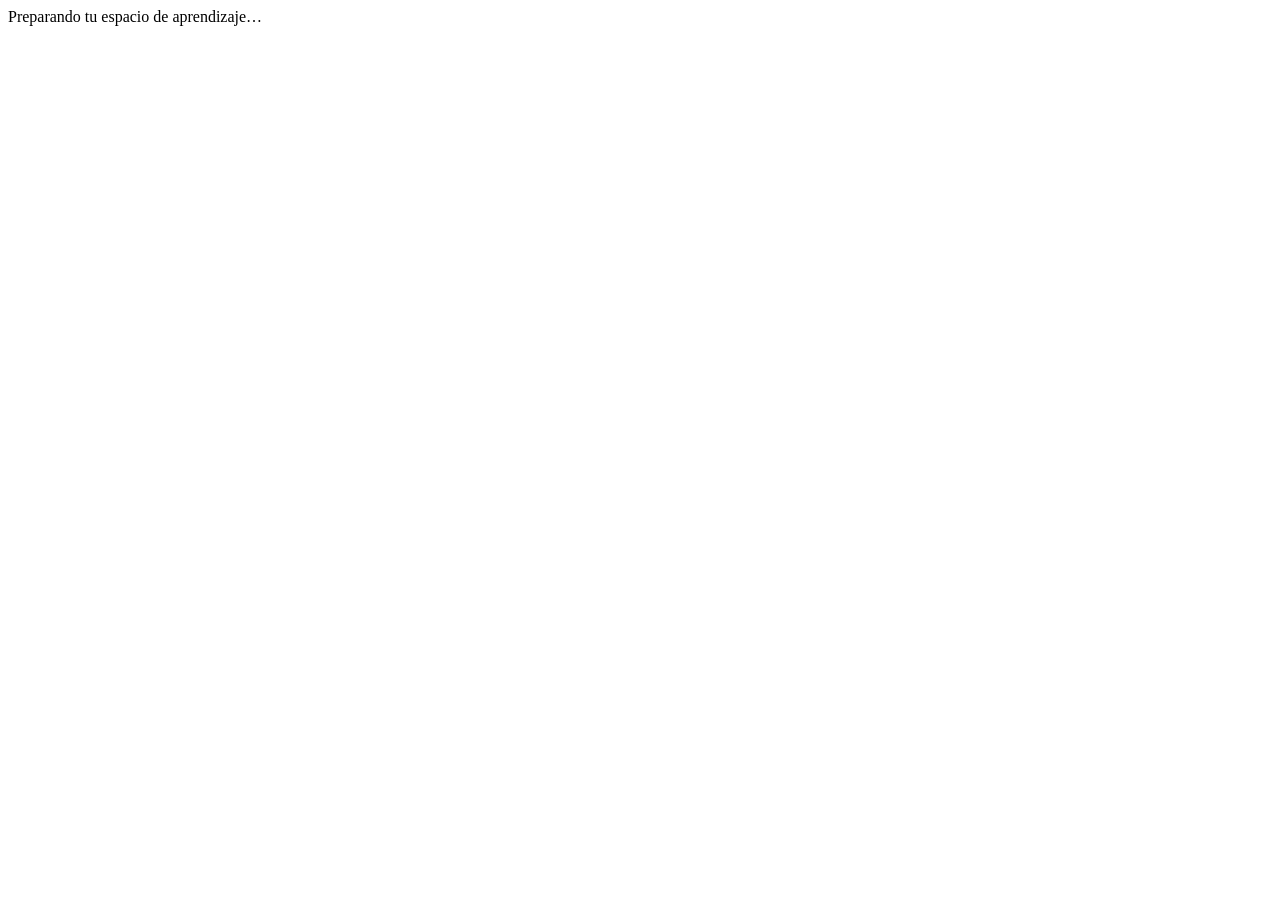
==== index.html @ 03a83d17 "Add files via upload" ====
<!doctype html>
<html lang="es">
<head>
  <meta charset="utf-8">
  <meta name="viewport" content="width=device-width,initial-scale=1,viewport-fit=cover">
  <meta name="theme-color" content="#0b1820">
  <meta name="description" content="FluentLab: estudio de inglés A1–B2 con escucha, vocabulario espaciado, práctica oral, gramática y seguimiento.">
  <title>FluentLab — Tu inglés, un día a la vez</title>
  <link rel="icon" href="favicon.svg" type="image/svg+xml">
  <link rel="manifest" href="manifest.webmanifest">
  <link rel="stylesheet" href="styles.css">
</head>
<body>
  <div id="app" aria-live="polite"><div class="boot">Preparando tu espacio de aprendizaje…</div></div>
  <script src="data.js"></script>
  <script src="app.js"></script>
</body>
</html>
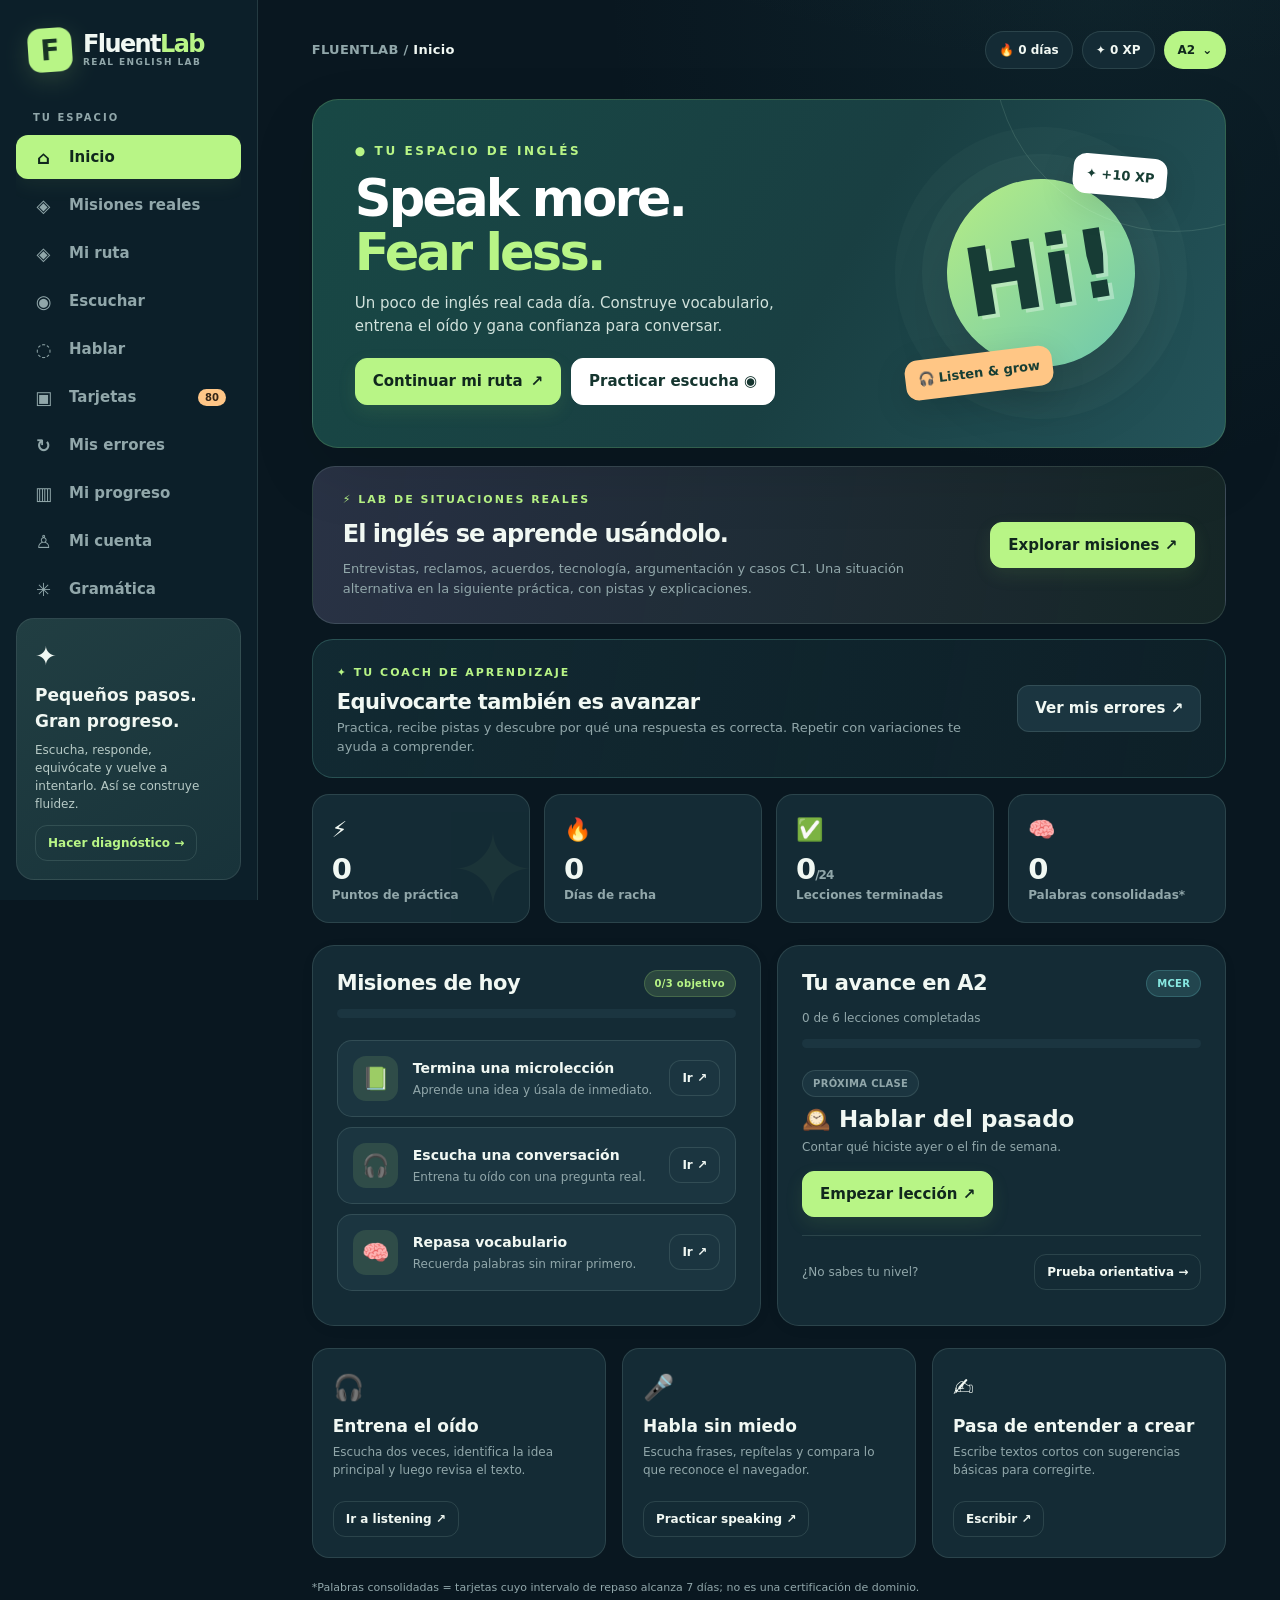
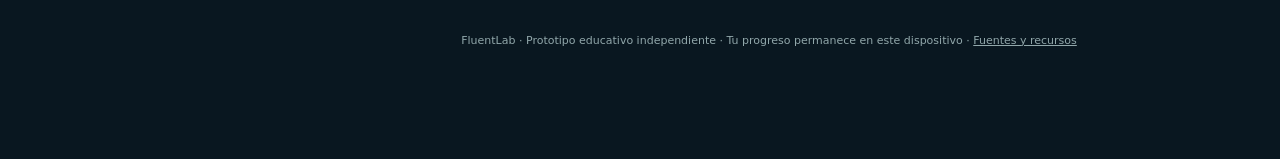
==== commit a672d86c: "Add files via upload" ====
--- a/index.html
+++ b/index.html
@@ -4,15 +4,20 @@
   <meta charset="utf-8">
   <meta name="viewport" content="width=device-width,initial-scale=1,viewport-fit=cover">
   <meta name="theme-color" content="#0b1820">
-  <meta name="description" content="FluentLab: estudio de inglés A1–B2 con escucha, vocabulario espaciado, práctica oral, gramática y seguimiento.">
-  <title>FluentLab — Tu inglés, un día a la vez</title>
+  <meta name="description" content="FluentLab 3.0: misiones reales, evaluación explicada, estudio de inglés A1–B2 con escucha, vocabulario espaciado, práctica oral, gramática y seguimiento.">
+  <title>FluentLab 3.0 — El inglés se vive</title>
   <link rel="icon" href="favicon.svg" type="image/svg+xml">
   <link rel="manifest" href="manifest.webmanifest">
   <link rel="stylesheet" href="styles.css">
+  <link rel="stylesheet" href="studio.css">
 </head>
 <body>
   <div id="app" aria-live="polite"><div class="boot">Preparando tu espacio de aprendizaje…</div></div>
   <script src="data.js"></script>
+  <script src="question-bank.js"></script>
+  <script src="missions-data.js"></script>
+  <script src="cloud-config.js"></script>
+  <script src="cloud.js"></script>
   <script src="app.js"></script>
 </body>
 </html>
--- a/styles.css
+++ b/styles.css
@@ -0,0 +1,58 @@
+:root{--bg:#0b1820;--sidebar:#0f2029;--surface:#142832;--surface2:#1a323c;--line:rgba(218,244,230,.11);--ink:#f1f8f3;--muted:#91a7aa;--accent:#b5ef7e;--accent-ink:#10271d;--cyan:#78e0e3;--orange:#ffc687;--pink:#f6a8c3;--shadow:0 20px 80px rgba(0,0,0,.16);--radius:20px;--font:'DM Sans',system-ui,-apple-system,sans-serif;--heading:'Outfit',var(--font)}
+*{box-sizing:border-box}html{scroll-behavior:smooth}body{margin:0;background:var(--bg);color:var(--ink);font-family:var(--font);font-size:15px;line-height:1.5}button,input,textarea,select{font:inherit}button{cursor:pointer}button:disabled{opacity:.43;cursor:not-allowed}a{color:inherit}button:focus-visible,a:focus-visible,input:focus-visible,textarea:focus-visible,select:focus-visible{outline:3px solid var(--cyan);outline-offset:3px}::selection{background:var(--accent);color:var(--accent-ink)}
+body.light{--bg:#f5f8f2;--sidebar:#eaf1e9;--surface:#fff;--surface2:#f0f5ee;--line:#dce7dd;--ink:#182d33;--muted:#60777a;--shadow:0 20px 60px rgba(30,80,64,.07)}
+.layout{display:grid;grid-template-columns:258px minmax(0,1fr);min-height:100vh;max-width:1720px;margin:auto}.sidebar{background:var(--sidebar);border-right:1px solid var(--line);position:sticky;top:0;height:100vh;display:flex;flex-direction:column;padding:28px 16px 20px;z-index:10}.brand{display:flex;align-items:center;gap:11px;padding:0 12px;margin-bottom:30px}.brand-icon{display:grid;place-items:center;border-radius:14px;background:var(--accent);color:#173424;font:900 28px var(--heading);height:44px;width:44px;box-shadow:0 7px 24px #b5ef7e28}.brand-text{font:800 24px var(--heading);letter-spacing:-1.2px}.brand-text span{color:var(--accent)}.brand-sub{display:block;color:var(--muted);font-size:10px;letter-spacing:1.4px;text-transform:uppercase;font-weight:800;margin-top:-2px}.nav-head{color:var(--muted);font-size:10px;font-weight:800;text-transform:uppercase;letter-spacing:2px;padding:8px 17px 10px}.nav{display:grid;gap:4px}.nav-btn{display:flex;align-items:center;gap:13px;border:none;width:100%;padding:12px 15px;border-radius:12px;background:transparent;color:var(--muted);font-weight:700;text-align:left;transition:.2s}.nav-btn:hover{background:var(--surface2);color:var(--ink)}.nav-btn.active{background:var(--accent);color:var(--accent-ink)}.nav-ico{width:25px;text-align:center;font-size:18px}.nav-btn small{margin-left:auto;background:var(--orange);border-radius:20px;padding:1px 7px;font-size:10px;color:#342518}.side-spacer{flex:1}.side-tip{background:linear-gradient(145deg,#213e42,#18333a);border:1px solid #ffffff16;padding:18px;border-radius:18px;color:#f1f8f3}.side-tip .star{font-size:26px}.side-tip strong{display:block;font-family:var(--heading);font-size:17px;margin:7px 0}.side-tip p{color:#b7cac6;margin:4px 0 12px;font-size:12px}.side-tip .mini-link{color:var(--accent);font-size:12px;font-weight:800}.main{min-width:0;padding:31px clamp(20px,4.2vw,64px) 80px}.topbar{display:flex;justify-content:space-between;align-items:center;gap:18px;margin-bottom:30px}.breadcrumb{font-size:13px;color:var(--muted);font-weight:700;letter-spacing:.3px}.breadcrumb strong{color:var(--ink)}.toolbar{display:flex;gap:9px;align-items:center}.pill{display:inline-flex;align-items:center;gap:7px;border:1px solid var(--line);border-radius:40px;padding:9px 13px;background:var(--surface);white-space:nowrap;font-size:12px;font-weight:800}.pill.accent{background:var(--accent);color:var(--accent-ink);border-color:transparent}.toolbar .icon-button{width:38px;height:38px}.icon-button{display:inline-grid;place-items:center;border:1px solid var(--line);border-radius:12px;background:var(--surface);color:var(--ink);font-size:18px}.page{animation:appear .25s ease-out}@keyframes appear{from{opacity:.5;transform:translateY(5px)}to{opacity:1;transform:translateY(0)}}.section-label{font-size:11px;font-weight:900;text-transform:uppercase;letter-spacing:2px;color:var(--accent);margin-bottom:8px}.page-title{font:800 clamp(28px,4.2vw,43px)/1.12 var(--heading);letter-spacing:-1.5px;margin:0 0 9px}.page-desc{color:var(--muted);margin:0 0 28px;max-width:670px}.card{background:var(--surface);border:1px solid var(--line);border-radius:var(--radius);padding:24px;box-shadow:0 3px 20px rgba(0,0,0,.025)}.card.soft{background:var(--surface2)}.section-h{font:800 21px var(--heading);letter-spacing:-.5px;margin:0 0 16px}.subtle{color:var(--muted)}.small{font-size:12px}.bold{font-weight:800}.row{display:flex;align-items:center;gap:12px}.between{display:flex;align-items:center;justify-content:space-between;gap:14px}.wrap{flex-wrap:wrap}.grid{display:grid;gap:16px}.grid-2{grid-template-columns:repeat(2,minmax(0,1fr))}.grid-3{grid-template-columns:repeat(3,minmax(0,1fr))}.grid-4{grid-template-columns:repeat(4,minmax(0,1fr))}.mt{margin-top:22px}.mb{margin-bottom:22px}.mb-sm{margin-bottom:12px}.hero{background:radial-gradient(circle at 78% 20%,#39655b,transparent 42%),linear-gradient(120deg,#1c4644,#173236 65%,#162f3a);border:1px solid #ffffff1c;border-radius:26px;padding:clamp(26px,4vw,42px);position:relative;overflow:hidden;display:grid;grid-template-columns:minmax(0,1.3fr) minmax(210px,.7fr);gap:14px;min-height:275px}.hero .eyebrow{color:var(--accent);font-size:12px;text-transform:uppercase;letter-spacing:2.6px;font-weight:900}.hero h1{font:850 clamp(30px,4.4vw,51px)/1.06 var(--heading);letter-spacing:-1.7px;color:#fff;margin:12px 0}.hero h1 em{font-style:normal;color:var(--accent)}.hero p{color:#d1e2dc;max-width:440px;margin:0 0 21px}.hero-art{position:relative;min-height:200px;display:grid;place-items:center}.orb{width:188px;height:188px;border-radius:50%;background:linear-gradient(145deg,#b6ed85,#6dc7ae);display:grid;place-items:center;box-shadow:0 0 0 25px #c6ffd309,0 0 0 52px #c6ffd307,0 32px 60px #0003;transform:rotate(-9deg)}.orb strong{font:900 95px var(--heading);color:#173c35;text-shadow:4px 4px #fff5}.orbit-chip{position:absolute;padding:10px 13px;background:#fff;color:#173e34;border-radius:13px;font-size:13px;font-weight:900;box-shadow:0 10px 35px #0002;transform:rotate(5deg)}.orbit-chip.one{top:14px;right:16px}.orbit-chip.two{bottom:12px;left:7px;background:#ffc685;transform:rotate(-7deg)}.button{display:inline-flex;justify-content:center;align-items:center;gap:8px;border:1px solid var(--line);background:var(--surface2);color:var(--ink);padding:11px 17px;border-radius:12px;font-weight:800;text-decoration:none;transition:transform .15s,background .15s;max-width:100%}.button:hover:not(:disabled){transform:translateY(-1px)}.button.primary{background:var(--accent);border-color:var(--accent);color:var(--accent-ink)}.button.white{background:#fff;border-color:#fff;color:#15352f}.button.ghost{background:transparent}.button.sm{font-size:12px;padding:8px 12px}.button.block{width:100%}.button.warn{border-color:#ed9898;color:#ed9898;background:transparent}.button-group{display:flex;flex-wrap:wrap;gap:10px}.stats{margin-top:16px;display:grid;grid-template-columns:repeat(4,minmax(0,1fr));gap:14px}.stat{padding:18px 19px;background:var(--surface);border:1px solid var(--line);border-radius:17px}.stat-icon{font-size:22px}.stat .value{font:800 29px var(--heading);margin-top:6px;letter-spacing:-1px}.stat .label{color:var(--muted);font-size:12px;font-weight:700}.progress{height:9px;background:var(--surface2);border-radius:30px;overflow:hidden}.progress>span{display:block;height:100%;border-radius:30px;background:linear-gradient(90deg,var(--accent),var(--cyan));transition:width .3s}.task{display:flex;align-items:center;gap:15px;padding:15px;border:1px solid var(--line);border-radius:15px;margin:10px 0;background:var(--surface2)}.task-icon{font-size:22px;width:45px;height:45px;display:grid;place-items:center;border-radius:13px;background:#b4ed7d20}.task-main{flex:1;min-width:0}.task h3{font-size:14px;margin:0 0 2px}.task p{font-size:12px;color:var(--muted);margin:0}.checkmark{color:var(--accent);font-weight:900;font-size:20px}.tag{display:inline-flex;align-items:center;gap:4px;padding:5px 10px;border-radius:40px;font-size:10px;letter-spacing:.3px;font-weight:900;color:var(--muted);background:var(--surface2);border:1px solid var(--line)}.tag.green{background:#b5ef7d25;color:var(--accent);border-color:#b5ef7d33}.tag.orange{background:#ffc68725;color:var(--orange);border-color:#ffc68733}.tag.blue{background:#78e0e325;color:var(--cyan);border-color:#78e0e333}body.light .tag.green{color:#336a27}body.light .tag.orange{color:#955c14}body.light .tag.blue{color:#126a75}.lesson-card{display:flex;flex-direction:column;gap:9px;height:100%;min-height:225px}.lesson-card h3{font:750 18px/1.2 var(--heading);margin:3px 0}.lesson-card p{color:var(--muted);font-size:12px;margin:0;flex:1}.lesson-card .lesson-emoji{font-size:25px}.lesson-card .foot{display:flex;align-items:center;justify-content:space-between;gap:8px}.lesson-card .foot span{color:var(--muted);font-size:12px}.filters{display:flex;flex-wrap:wrap;gap:8px;margin:17px 0 22px}.chip{border-radius:50px;padding:8px 14px;border:1px solid var(--line);background:var(--surface);color:var(--muted);font-weight:800;font-size:12px}.chip.active{background:var(--accent);color:var(--accent-ink);border-color:transparent}.focus-header{display:flex;align-items:center;gap:15px;margin-bottom:20px}.focus-header .big-icon{font-size:33px;background:var(--surface2);padding:12px;border-radius:16px}.focus-header h2{font:800 26px var(--heading);margin:0}.focus-header p{font-size:13px;color:var(--muted);margin:0}.lesson-info{display:grid;grid-template-columns:1fr 1fr;gap:14px}.quote{font:650 clamp(21px,3.2vw,30px)/1.35 var(--heading);letter-spacing:-.4px;margin:15px 0}.translation{color:var(--muted);font-style:italic}.quiz-head{margin:0 0 12px;font-size:12px;text-transform:uppercase;font-weight:900;letter-spacing:1px;color:var(--accent)}.quiz-title{font:750 22px/1.3 var(--heading);margin:0 0 20px}.option-list{display:grid;gap:10px}.option{border:1px solid var(--line);background:var(--surface2);border-radius:14px;padding:15px 16px;text-align:left;color:var(--ink);font-weight:700;display:flex;align-items:center;gap:12px}.option:hover:not(:disabled){border-color:var(--accent)}.option .letter{display:grid;place-items:center;flex:0 0 28px;height:28px;border-radius:9px;border:1px solid var(--line);color:var(--muted);font-size:12px}.option.selected{border:2px solid var(--accent);padding:14px 15px}.option.correct{border-color:#72d4ab;background:#54c89518}.option.wrong{border-color:#f08d9b;background:#f08d9b17}.feedback{padding:14px 16px;background:var(--surface2);border-radius:12px;border-left:3px solid var(--cyan);margin:16px 0;font-size:13px}.feedback.good{border-color:var(--accent)}.feedback.bad{border-color:var(--orange)}.flashcard{min-height:300px;background:radial-gradient(circle at 92% 18%,#bbff9915,transparent 40%),linear-gradient(145deg,#235144,#183a40);border:1px solid #b2ef7d33;display:flex;flex-direction:column;justify-content:center;align-items:center;text-align:center;color:#fff;padding:32px;border-radius:24px}.flashcard .word{font:800 clamp(38px,6vw,64px) var(--heading);letter-spacing:-1.5px;margin:4px 0}.flashcard .definition{color:var(--accent);font:750 25px var(--heading)}.flashcard .example{color:#d4e7d9;margin:13px 0 2px}.flashcard .questionmark{color:#b3cdc0}.rating-grid{display:grid;grid-template-columns:repeat(4,1fr);gap:10px;margin-top:14px}.rating-grid button{font-size:12px;padding:12px 7px}.audio-box{background:linear-gradient(130deg,#1b3c41,#204447);border-radius:20px;border:1px solid #ffffff17;padding:25px;color:#fff}.audio-wave{display:flex;height:45px;gap:5px;align-items:center;justify-content:center}.audio-wave i{width:5px;border-radius:6px;height:var(--h);background:var(--accent);opacity:.9}.audio-hint{font-size:12px;color:#c6dcd1;text-align:center;margin:12px 0 15px}.field{width:100%;border:1px solid var(--line);border-radius:12px;background:var(--surface2);color:var(--ink);padding:12px 14px;outline:none}.field:focus{border-color:var(--cyan)}.field::placeholder{color:var(--muted);opacity:.7}textarea.field{min-height:250px;resize:vertical;line-height:1.8}.form-label{font-size:12px;font-weight:900;display:block;margin:12px 0 7px}.meter{display:flex;gap:5px;align-items:center}.meter>i{display:block;flex:1;height:6px;background:var(--surface2);border-radius:9px}.meter>i.on{background:var(--accent)}.resource-card{display:flex;flex-direction:column;gap:12px;min-height:205px}.resource-card h3{font:800 18px var(--heading);margin:0}.resource-card p{font-size:12px;color:var(--muted);margin:0;flex:1}.resource-card .source{font-size:11px;color:var(--accent);font-weight:900}.timeline{display:flex;align-items:flex-start;gap:0;flex-wrap:wrap}.step{flex:1;min-width:130px;padding:14px 10px;border-top:2px solid var(--line);position:relative}.step:before{content:'';width:12px;height:12px;background:var(--surface2);border:3px solid var(--muted);border-radius:50%;position:absolute;top:-9px;left:12px}.step.done:before{background:var(--accent);border-color:var(--accent)}.step h4{margin:5px 0;font-size:13px}.step p{margin:0;color:var(--muted);font-size:11px}.setting-line{display:flex;justify-content:space-between;align-items:center;gap:10px;padding:15px 0;border-bottom:1px solid var(--line)}.setting-line:last-child{border:0}.setting-line h3{margin:0 0 2px;font-size:14px}.setting-line p{margin:0;color:var(--muted);font-size:12px}.select{border:1px solid var(--line);background:var(--surface2);color:var(--ink);padding:10px 13px;border-radius:10px;max-width:150px}.notice{border:1px solid #78e0e337;border-radius:14px;background:#78e0e310;color:var(--ink);padding:13px 17px;font-size:13px}.notice strong{color:var(--cyan)}body.light .notice strong{color:#147989}.empty{text-align:center;padding:35px 20px}.empty .emoji{font-size:40px}.empty h3{margin:6px 0}.empty p{color:var(--muted);font-size:13px}.toast{position:fixed;bottom:25px;right:25px;z-index:100;background:#b5ef7e;color:#193726;box-shadow:0 16px 40px #0005;padding:13px 18px;border-radius:12px;font-weight:900;animation:appear .2s;max-width:330px}.footer{font-size:11px;color:var(--muted);text-align:center;margin:36px 0 0}.footer a{color:var(--muted)}.stat.spark{position:relative;overflow:hidden}.stat.spark:after{content:'✦';position:absolute;right:-6px;bottom:-24px;font-size:100px;color:var(--accent);opacity:.045}.mobile-nav{display:none}.boot{text-align:center;padding:20vh 20px;color:var(--muted)}.writing-tips{padding:16px;border:1px dashed var(--line);border-radius:14px;margin-top:15px;color:var(--muted);font-size:13px}.wordcount{text-align:right;color:var(--muted);font-size:12px;margin-top:7px}.key-value{display:grid;gap:6px}.key-value span{font-size:12px;color:var(--muted)}.key-value strong{font:800 18px var(--heading)}.badge-row{display:flex;gap:6px;flex-wrap:wrap}.report-item{display:flex;align-items:flex-start;gap:9px;font-size:13px;padding:10px 0;border-bottom:1px solid var(--line)}.report-item:last-child{border:0}.divider{height:1px;background:var(--line);margin:18px 0}.source-links a{color:var(--cyan);text-decoration:underline}.level-heading{margin:24px 0 16px}.answer-hidden{filter:blur(6px);user-select:none}.kbd{font-size:10px;padding:2px 5px;background:var(--surface2);border:1px solid var(--line);border-radius:4px}.search{min-width:180px;max-width:300px}.study-box{padding:20px;border:1px solid var(--line);border-radius:17px;background:var(--surface);min-height:160px}.study-box h3{font:800 17px var(--heading);margin:10px 0 7px}.study-box p{margin:0;color:var(--muted);font-size:12px}.note{font-size:11px;color:var(--muted)}.warning-text{color:var(--orange)}
+@media(max-width:1180px){.grid-4{grid-template-columns:repeat(2,minmax(0,1fr))}.hero{grid-template-columns:1.3fr .7fr}.orb{height:145px;width:145px}.orb strong{font-size:72px}.orbit-chip{font-size:11px}}
+@media(max-width:920px){.layout{grid-template-columns:82px minmax(0,1fr)}.sidebar{padding:21px 11px}.brand{justify-content:center;padding:0}.brand-text,.nav-head,.nav-btn .nav-label,.nav-btn small,.side-tip{display:none}.nav-btn{justify-content:center;padding:13px 8px}.nav-ico{font-size:22px}.main{padding:26px 25px 90px}.hero{grid-template-columns:1fr .6fr}}
+@media(max-width:680px){.layout{display:block}.sidebar{display:none}.main{padding:17px 15px 104px}.topbar{margin-bottom:17px}.toolbar{gap:6px}.toolbar .pill{font-size:11px;padding:7px 10px}.toolbar .pill:first-child{display:none}.hero{grid-template-columns:1fr;padding:25px;min-height:0}.hero h1{font-size:37px}.hero p{font-size:13px}.hero-art{display:none}.stats{grid-template-columns:repeat(2,minmax(0,1fr));gap:9px}.stat{padding:13px 15px}.stat .value{font-size:25px}.grid-3,.grid-2,.grid-4{grid-template-columns:1fr}.card{padding:19px;border-radius:17px}.lesson-info{grid-template-columns:1fr}.page-title{font-size:33px}.focus-header h2{font-size:23px}.rating-grid{grid-template-columns:repeat(2,1fr)}.mobile-nav{display:flex;position:fixed;bottom:0;left:0;right:0;z-index:25;background:var(--sidebar);border-top:1px solid var(--line);justify-content:space-around;gap:2px;overflow-x:auto;scrollbar-width:none;padding:9px max(9px,env(safe-area-inset-right)) calc(10px + env(safe-area-inset-bottom)) max(9px,env(safe-area-inset-left));box-shadow:0 -10px 40px #0002}.mobile-nav button{border:none;background:none;color:var(--muted);font-size:9px;font-weight:800;display:grid;justify-items:center;gap:2px;min-width:43px;flex:0 0 43px}.mobile-nav button b{font-size:19px}.mobile-nav button.active{color:var(--accent)}.toast{bottom:85px;right:13px;left:13px;text-align:center}.setting-line{align-items:flex-start;flex-wrap:wrap}.search{width:100%;max-width:none}.footer{padding:0 5px}.task{padding:12px}.task-icon{width:37px;height:37px}}
+@media(prefers-reduced-motion:reduce){*,*:before,*:after{animation:none!important;transition:none!important;scroll-behavior:auto!important}}
+
+/* FluentLab 2.0 — diseño refinado, aprendizaje guiado, retroalimentación visible. */
+:root{--bg:#091720;--sidebar:#0c1f29;--surface:#142b35;--surface2:#1b3540;--accent:#b8f586;--cyan:#87e8e1;--line:rgba(199,235,224,.13);--radius:22px}
+body.light{--bg:#f3f8f5;--sidebar:#eaf3ee;--surface:#fff;--surface2:#f0f7f2;--line:#d8e9dd;--ink:#142b31;--muted:#5d747b}
+.main{background:radial-gradient(ellipse 67% 38% at 82% 0%,rgba(57,136,137,.09),transparent 72%);min-width:0}
+.hero{position:relative;overflow:hidden;background:linear-gradient(120deg,#184845 0%,#193f42 56%,#24545a 100%);border:1px solid rgba(184,245,134,.16);box-shadow:0 25px 65px rgba(0,0,0,.10)}
+.hero:after{content:"";position:absolute;width:360px;height:360px;border:1px solid rgba(210,255,222,.12);border-radius:100%;right:-130px;top:-230px;pointer-events:none}
+.hero h1{letter-spacing:-.055em;line-height:1.06}
+.card,.stat,.lesson-card{border:1px solid var(--line);transition:border-color .2s ease,transform .2s ease,box-shadow .2s ease}
+.lesson-card:hover{border-color:rgba(184,245,134,.38);transform:translateY(-2px);box-shadow:0 18px 45px rgba(0,0,0,.10)}
+.nav-btn.active{box-shadow:0 3px 12px rgba(184,245,134,.16)}
+.button.primary{box-shadow:0 7px 18px rgba(123,186,85,.12)}
+.button.primary:hover{filter:brightness(1.04)}
+.option{min-height:62px;display:flex;align-items:center;gap:12px;border-radius:16px;white-space:normal;text-align:left}
+.option:hover:not(:disabled){border-color:var(--cyan);background:var(--surface2)}
+.option.wrong{border-color:#e9898e!important;background:rgba(232,111,120,.11)!important;opacity:.75!important}
+.option.correct{border-color:#a1e979!important;background:rgba(158,225,113,.14)!important;opacity:1!important}
+.quiz-panel{position:relative;border-color:rgba(130,218,199,.20);box-shadow:0 18px 42px rgba(0,0,0,.08)}
+.quiz-panel::before{content:"";display:block;position:absolute;top:0;left:20px;right:20px;height:3px;background:linear-gradient(90deg,var(--accent),var(--cyan));border-radius:5px}
+.lesson-theory{position:relative}
+.lesson-help{display:flex;gap:12px;align-items:start;border-radius:16px;padding:12px 13px;background:rgba(112,184,190,.09);border:1px solid var(--line);margin-top:27px}
+.lesson-help span{font-size:21px}
+.lesson-help p{font-size:12px;line-height:1.65;color:var(--muted);margin:0}
+.feedback{margin-top:15px;border-radius:16px;padding:17px 18px;line-height:1.65}
+.feedback strong{display:block;margin-bottom:5px}
+.feedback.bad{background:rgba(240,139,141,.10);border:1px solid rgba(240,139,141,.30)}
+.feedback.good{background:rgba(156,239,146,.08);border:1px solid rgba(156,239,146,.3)}
+.home-coach{border:1px solid rgba(123,217,202,.22);border-radius:21px;background:linear-gradient(100deg,rgba(33,73,80,.38),rgba(41,83,87,.15));padding:20px 24px;display:flex;align-items:center;justify-content:space-between;gap:20px;margin:15px 0}
+.home-coach h3{margin:7px 0 4px;font:750 21px var(--heading);letter-spacing:-.6px}
+.home-coach p{margin:0;color:var(--muted);font-size:13px;max-width:630px}
+.home-coach .button{flex-shrink:0}
+.review-title{display:flex;align-items:center;gap:13px;margin:28px 0 14px}
+.review-title span{display:grid;place-items:center;width:44px;height:44px;border-radius:14px;background:var(--accent);color:var(--accent-ink);font-size:24px}
+.review-title h2{font:800 25px var(--heading);margin:0;letter-spacing:-.7px}
+.review-title p{margin:3px 0 0;color:var(--muted);font-size:13px}
+.review-list{display:grid;grid-template-columns:repeat(2,minmax(0,1fr));gap:13px}
+.review-card{background:var(--surface);border:1px solid var(--line);border-radius:19px;padding:21px;display:flex;flex-direction:column;gap:11px;min-width:0}
+.review-card.needs-review{border-left:4px solid #f3b06c}
+.review-card.mastered{border-left:4px solid var(--accent)}
+.review-card h3{font:750 17px/1.5 var(--heading);margin:0}
+.review-card p{font-size:13px;line-height:1.6;color:var(--muted);margin:0}
+.review-answer{padding:11px 14px;border:1px solid rgba(152,226,137,.23);background:rgba(126,230,153,.07);border-radius:12px;color:var(--ink);font-weight:750}
+.review-card .button{align-self:flex-start;margin-top:auto}
+.lesson-finish{text-align:center;padding:32px 25px}
+.lesson-finish p{max-width:680px;margin:10px auto;color:var(--muted)}
+body.light .home-coach{background:linear-gradient(110deg,#edf7ee,#e4f1f1)}
+body.light .quiz-panel{box-shadow:0 15px 45px rgba(60,115,90,.08)}
+@media(max-width:960px){.review-list{grid-template-columns:1fr}.home-coach{flex-wrap:wrap}}
+@media(max-width:680px){.hero h1{font-size:38px}.home-coach{padding:18px;margin:12px 0}.review-title h2{font-size:22px}.review-card{padding:17px}.quiz-title{font-size:23px}.option{min-height:60px}}
+@media(prefers-reduced-motion:reduce){.lesson-card:hover{transform:none}}
--- a/studio.css
+++ b/studio.css
@@ -0,0 +1,23 @@
+/* FluentLab Studio 3.0 — interfaz original, modular, accesible y ligera. */
+:root{--softgreen:rgba(181,239,126,.11);--violet:#cbb9ff;--caseborder:rgba(192,229,215,.14)}
+body{background-image:radial-gradient(ellipse 920px 400px at 90% -13%,rgba(80,146,126,.065),transparent 75%)}
+body.light{--softgreen:rgba(80,143,69,.09);--caseborder:rgba(60,120,99,.19)}
+.nav{min-height:0;overflow-y:auto;scrollbar-width:thin}.nav-btn{min-height:44px}.nav-btn.active{box-shadow:0 5px 22px rgba(181,239,126,.07)}
+.main{padding-bottom:110px}.page-title{letter-spacing:-.045em;line-height:1.08}.page-desc{max-width:730px}
+.brand-icon{border-radius:13px;transform:rotate(-4deg)}.brand-text{letter-spacing:-1.6px}.sidebar .brand-sub{font-size:9px}
+.home-feature{margin:18px 0 8px;padding:25px 30px;display:flex;align-items:center;justify-content:space-between;gap:25px;background:linear-gradient(100deg,rgba(202,185,255,.17),rgba(181,239,126,.07));border:1px solid var(--caseborder);border-radius:23px}
+.home-feature h2{margin:5px 0 7px;font-size:24px;letter-spacing:-.04em}.home-feature p{margin:0;max-width:590px;font-size:13px;color:var(--muted)}.home-feature .button{flex-shrink:0;white-space:nowrap}
+.missions-feature{background:linear-gradient(120deg,#283b5c,#1b5150 54%,#244235);color:#f7f9ff;padding:36px 39px;position:relative;border-radius:26px;overflow:hidden;display:flex;justify-content:space-between;align-items:center;gap:24px;border:1px solid #ffffff20;min-height:240px;margin:27px 0 22px}
+.missions-feature::before,.missions-feature::after{content:"";position:absolute;border:1px solid #b5ef7e1d;border-radius:100%;width:380px;height:380px;right:-70px;top:-110px;pointer-events:none}.missions-feature::after{width:280px;height:280px;right:-22px;top:-60px}
+.missions-feature>div:first-child{position:relative;z-index:1;max-width:650px}.missions-feature h2{font-size:clamp(26px,3vw,39px);letter-spacing:-.05em;line-height:1.12;margin:13px 0}.missions-feature p{color:#d8e8e6;max-width:480px;font-size:14px;margin:0 0 22px}.missions-feature .eyebrow{font-size:11px;letter-spacing:1.8px;font-weight:900;color:#b5ef7e}
+.case-promo-art{position:relative;min-width:220px;display:flex;flex-direction:column;font-weight:950;font-size:31px;line-height:1;transform:rotate(-7deg);text-shadow:0 10px 30px #051e2555}.case-promo-art span:nth-child(2){color:var(--accent);font-size:42px}.case-promo-art span:nth-child(3){color:#f7d3ad;font-size:23px}
+.mini-guide{display:flex;flex-wrap:wrap;gap:9px;margin-bottom:27px}.mini-guide span{background:var(--surface);border:1px solid var(--line);border-radius:25px;padding:8px 14px;color:var(--muted);font-weight:700;font-size:12px}
+.filters .chip.selected{background:var(--accent)!important;color:var(--accent-ink)!important;border-color:var(--accent)!important}
+.case-grid{display:grid;grid-template-columns:repeat(3,minmax(0,1fr));gap:16px;margin:19px 0 25px}.case-card{background:var(--surface);border:1px solid var(--caseborder);padding:22px;border-radius:21px;display:flex;flex-direction:column;gap:10px;min-height:254px;transition:transform .2s,border-color .2s,background .2s}.case-card:hover{transform:translateY(-3px);border-color:rgba(181,239,126,.5);background:var(--surface2)}.case-top,.case-foot{display:flex;align-items:center;justify-content:space-between;gap:10px}.case-emoji{font-size:27px;background:var(--surface2);border-radius:14px;width:54px;height:54px;display:grid;place-items:center;flex-shrink:0}.case-level{color:var(--muted);font-size:11px;font-weight:800;letter-spacing:.05em}.case-category{font-size:10px;text-transform:uppercase;letter-spacing:1.5px;color:var(--accent);font-weight:900}.case-card h3{font-size:21px;line-height:1.2;letter-spacing:-.045em;margin:0}.case-card>p{font-size:13px;color:var(--muted);margin:0;flex:1}.case-foot{border-top:1px solid var(--line);padding-top:14px;margin-top:7px}.case-foot>span{font-size:11px;color:var(--muted)}.case-foot .button{white-space:nowrap}.info-note{color:var(--muted);padding:12px 14px;font-size:12px;line-height:1.65;background:var(--surface2);border-left:3px solid var(--cyan);border-radius:9px}
+.mission-title-row{display:flex;gap:17px;align-items:center;margin-bottom:20px}.mission-title-row .case-emoji{height:68px;width:68px;font-size:38px}.mission-title-row h1{font-size:clamp(25px,4vw,41px);letter-spacing:-.05em;margin:2px 0}.mission-title-row p{color:var(--muted);margin:0}.mission-progress{display:flex;justify-content:space-between;align-items:center;gap:15px;background:var(--surface);border:1px solid var(--line);padding:12px 18px;border-radius:14px;margin-bottom:17px;font-size:12px;font-weight:850;letter-spacing:.03em}.mission-progress strong{color:var(--accent)}
+.case-layout{display:grid;grid-template-columns:.9fr 1.1fr;gap:18px;align-items:stretch}.dialogue-panel,.challenge-panel,.transfer-panel{border:1px solid var(--caseborder);border-radius:22px;background:var(--surface);padding:29px;min-width:0}.dialogue-panel{background:linear-gradient(145deg,rgba(112,176,171,.16),var(--surface) 68%)}.context-description{font-size:20px;line-height:1.6;font-weight:700;letter-spacing:-.025em;margin:20px 0}.dialogue-bubble{background:var(--surface2);border:1px solid var(--line);border-radius:16px 16px 16px 4px;padding:18px}.dialogue-bubble span{font-size:11px;text-transform:uppercase;letter-spacing:1.3px;color:var(--accent);font-weight:900}.dialogue-bubble p{font-size:15px;margin:7px 0 0}.dialogue-hint{margin-top:20px;font-size:12px;line-height:1.65;color:var(--muted)}.challenge-panel h2{font-size:21px;line-height:1.35;letter-spacing:-.025em;margin:18px 0}.mission-answers{display:grid;gap:10px}.mission-option{display:flex;align-items:center;gap:15px;width:100%;text-align:left;padding:16px 15px;border:1px solid var(--line);background:var(--surface2);color:var(--ink);border-radius:15px;min-height:68px;font-weight:650;line-height:1.4;transition:background .16s,border-color .16s}.mission-option:hover:not(:disabled){border-color:var(--accent)}.mission-option.selected{border:2px solid var(--accent);padding:15px 14px;background:var(--softgreen)}.mission-option.eliminated{opacity:.5;text-decoration:line-through}.mission-option.solution{border-color:var(--accent);background:var(--softgreen);opacity:1}.mission-option .opt-letter{display:grid;place-items:center;flex-shrink:0;border:1px solid var(--line);width:34px;height:34px;border-radius:10px;font-size:12px;font-weight:950;color:var(--muted)}.mission-option.selected .opt-letter,.mission-option.solution .opt-letter{background:var(--accent);color:var(--accent-ink);border-color:transparent}.mission-option strong{margin-left:auto}.mission-feedback{padding:16px 17px;border-radius:14px;margin-top:15px;border:1px solid var(--line);background:var(--surface2);font-size:13px}.mission-feedback strong{font-size:14px}.mission-feedback p{margin:5px 0;color:var(--ink)}.mission-feedback.right{border-color:rgba(181,239,126,.5)}.mission-feedback.hint{border-color:rgba(255,198,135,.48)}.mission-feedback.wrong{border-color:rgba(246,168,195,.45)}
+.transfer-panel{max-width:850px;margin:auto}.transfer-panel h2,.mission-summary h2{font-size:32px;letter-spacing:-.05em;line-height:1.1}.transfer-panel>p,.mission-summary>p{color:var(--muted);font-size:16px}.label-input{display:block;font-weight:800;font-size:12px;margin:17px 0 7px}.mission-textarea{min-height:175px;width:100%;resize:vertical;background:var(--surface2);color:var(--ink);padding:16px;border:1px solid var(--line);border-radius:15px;line-height:1.65}.mission-summary{text-align:center;border:1px solid rgba(181,239,126,.3);background:linear-gradient(135deg,var(--surface),rgba(181,239,126,.13));border-radius:23px;padding:38px 25px}.success-mark{display:inline-grid;place-items:center;width:68px;height:68px;border-radius:50%;font-size:34px;background:var(--accent);color:var(--accent-ink);margin-bottom:14px}.mission-actions{display:flex;justify-content:center;flex-wrap:wrap;gap:10px;margin:25px 0 0}.debrief{border-top:1px solid var(--line);padding:19px 0}.debrief p{font-size:13px;margin:7px 0}.debrief:last-of-type{border-bottom:1px solid var(--line)}
+.progress-stats{margin-top:22px}.skill-row{margin:17px 0}.skill-row strong{font-size:13px}.skill-row .between{gap:10px}.skill-row .between span{font-size:11px;color:var(--muted);text-align:right}.skill-row .progress{margin-top:9px}.activity-row{display:flex;justify-content:space-between;align-items:center;gap:16px;border-bottom:1px solid var(--line);padding:13px 0;font-size:12px}.activity-row:last-child{border-bottom:0}.activity-row strong{text-align:right}.empty-progress{color:var(--muted);padding:28px 0}.account-input{background:var(--surface2);color:var(--ink);border:1px solid var(--line);border-radius:11px;padding:13px 14px;width:100%;max-width:100%}.consent-row{display:flex;gap:11px;font-size:12px;color:var(--muted);line-height:1.65;margin-top:18px;align-items:flex-start}.consent-row input{margin-top:4px;accent-color:#b5ef7e;min-height:18px;min-width:18px}.home-feature button:focus-visible,.mission-option:focus-visible{outline:3px solid var(--cyan);outline-offset:3px}
+@media(max-width:1290px){.case-grid{grid-template-columns:repeat(2,minmax(0,1fr))}}@media(max-width:1060px){.case-layout{grid-template-columns:1fr}.dialogue-panel,.challenge-panel{padding:25px}.case-promo-art{min-width:145px;font-size:25px}.case-promo-art span:nth-child(2){font-size:32px}}
+@media(max-width:760px){.home-feature{padding:22px;display:block}.home-feature .button{margin-top:15px}.missions-feature{padding:26px;min-height:205px}.missions-feature h2{font-size:30px}.case-promo-art{display:none}.case-grid{grid-template-columns:1fr}.case-card{min-height:205px}.dialogue-panel,.challenge-panel,.transfer-panel{padding:20px}.context-description{font-size:17px}.mission-title-row{align-items:flex-start}.mission-title-row .case-emoji{width:55px;height:55px;font-size:29px}.mini-guide{gap:6px}.mini-guide span{padding:6px 8px;font-size:10px}.transfer-panel h2,.mission-summary h2{font-size:27px}.case-foot{flex-wrap:wrap}.mission-progress{font-size:11px}.main{padding-bottom:105px}}
+@media(prefers-reduced-motion:reduce){.case-card{transition:none}.page{animation:none}}
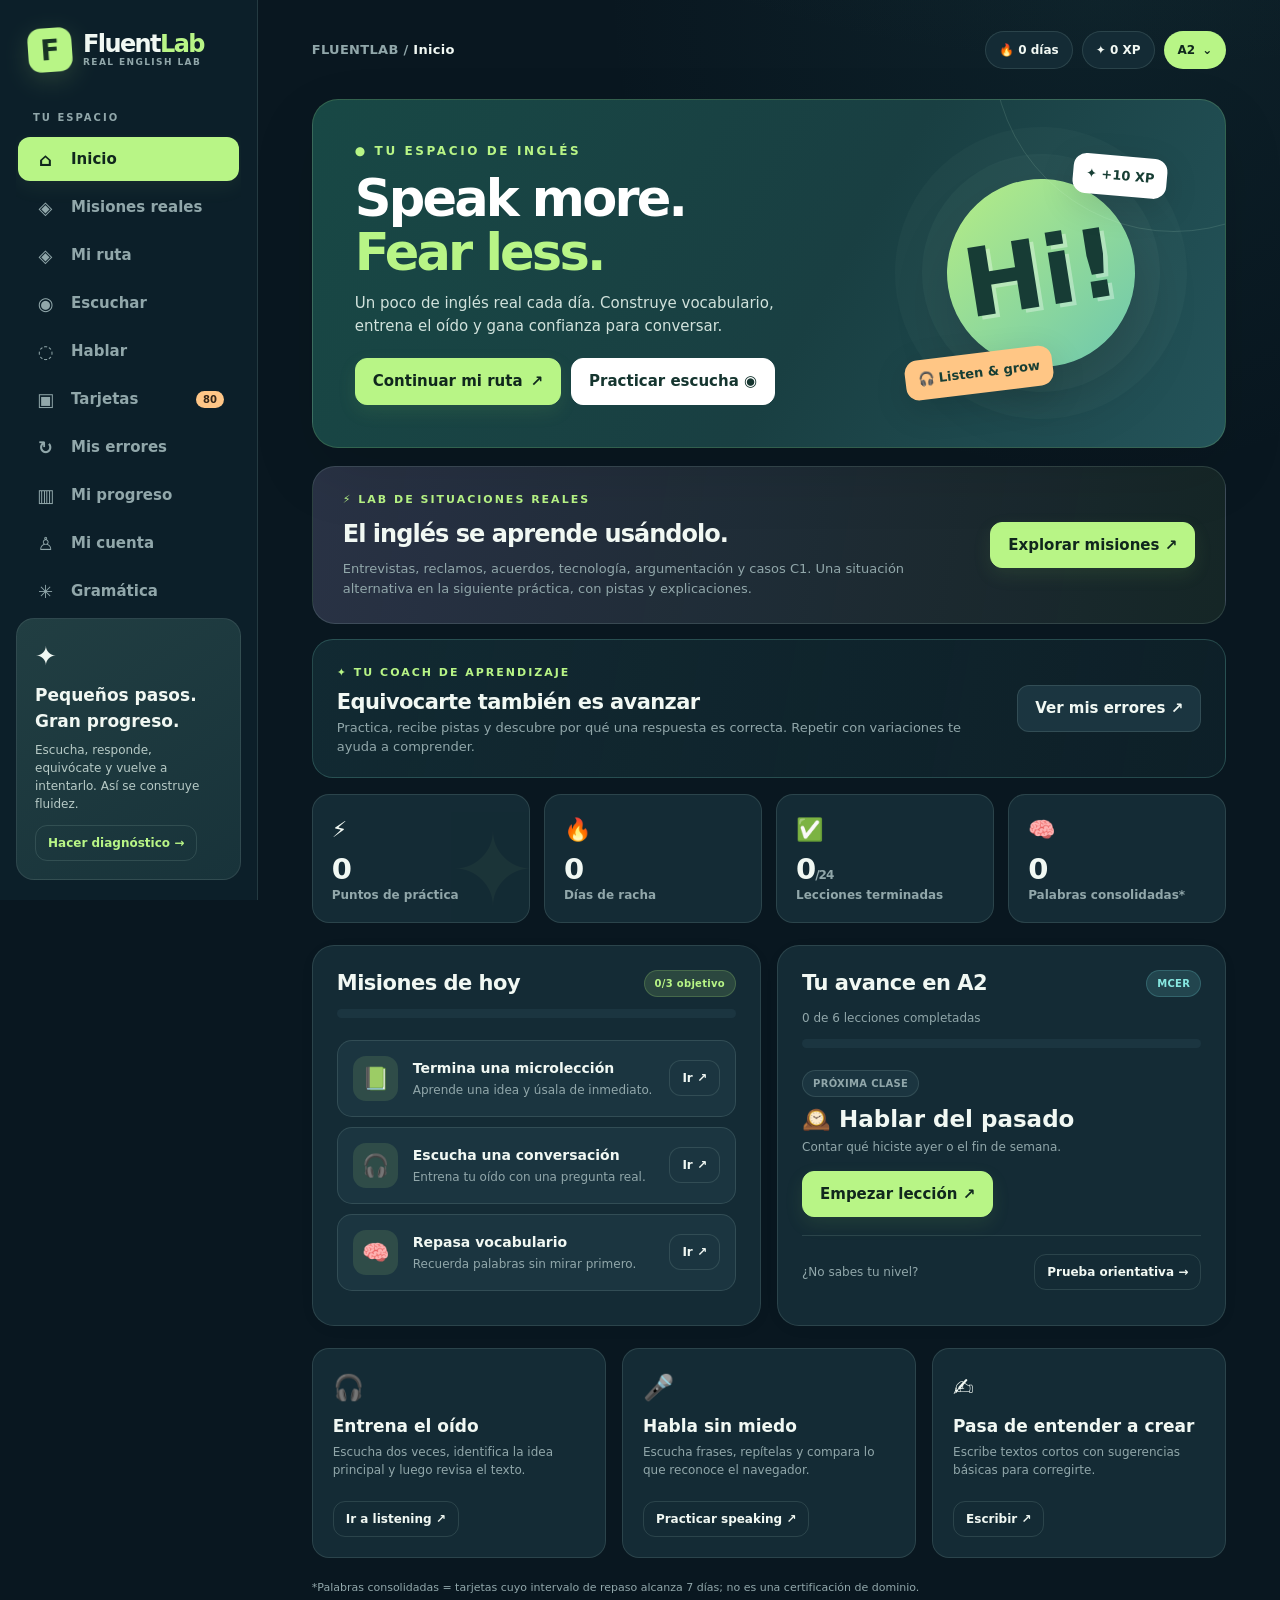
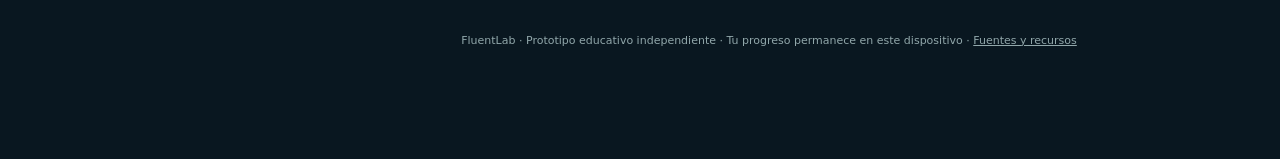
==== commit d499d2e0: "Release FluentLab 3.1 with adaptive missions and spaced review" ====
--- a/index.html
+++ b/index.html
@@ -4,20 +4,22 @@
   <meta charset="utf-8">
   <meta name="viewport" content="width=device-width,initial-scale=1,viewport-fit=cover">
   <meta name="theme-color" content="#0b1820">
-  <meta name="description" content="FluentLab 3.0: misiones reales, evaluación explicada, estudio de inglés A1–B2 con escucha, vocabulario espaciado, práctica oral, gramática y seguimiento.">
-  <title>FluentLab 3.0 — El inglés se vive</title>
-  <link rel="icon" href="favicon.svg" type="image/svg+xml">
-  <link rel="manifest" href="manifest.webmanifest">
-  <link rel="stylesheet" href="styles.css">
-  <link rel="stylesheet" href="studio.css">
+  <meta name="description" content="FluentLab 3.1: misiones reales, evaluación explicada, estudio de inglés A1–B2 con escucha, vocabulario espaciado, práctica oral, gramática y seguimiento.">
+  <title>FluentLab 3.1 — El inglés se vive</title>
+  <link rel="icon" href="favicon.svg?v=3.1.0" type="image/svg+xml">
+  <link rel="manifest" href="manifest.webmanifest?v=3.1.0">
+  <link rel="stylesheet" href="styles.css?v=3.1.0">
+  <link rel="stylesheet" href="studio.css?v=3.1.0">
 </head>
 <body>
   <div id="app" aria-live="polite"><div class="boot">Preparando tu espacio de aprendizaje…</div></div>
-  <script src="data.js"></script>
-  <script src="question-bank.js"></script>
-  <script src="missions-data.js"></script>
-  <script src="cloud-config.js"></script>
-  <script src="cloud.js"></script>
-  <script src="app.js"></script>
+  <script src="data.js?v=3.1.0"></script>
+  <script src="question-bank.js?v=3.1.0"></script>
+  <script src="mission-transfer.js?v=3.1.0"></script>
+  <script src="missions-data.js?v=3.1.0"></script>
+  <script src="adaptive.js?v=3.1.0"></script>
+  <script src="cloud-config.js?v=3.1.0"></script>
+  <script src="cloud.js?v=3.1.0"></script>
+  <script src="app.js?v=3.1.0"></script>
 </body>
 </html>
--- a/styles.css
+++ b/styles.css
@@ -4,7 +4,7 @@
 .layout{display:grid;grid-template-columns:258px minmax(0,1fr);min-height:100vh;max-width:1720px;margin:auto}.sidebar{background:var(--sidebar);border-right:1px solid var(--line);position:sticky;top:0;height:100vh;display:flex;flex-direction:column;padding:28px 16px 20px;z-index:10}.brand{display:flex;align-items:center;gap:11px;padding:0 12px;margin-bottom:30px}.brand-icon{display:grid;place-items:center;border-radius:14px;background:var(--accent);color:#173424;font:900 28px var(--heading);height:44px;width:44px;box-shadow:0 7px 24px #b5ef7e28}.brand-text{font:800 24px var(--heading);letter-spacing:-1.2px}.brand-text span{color:var(--accent)}.brand-sub{display:block;color:var(--muted);font-size:10px;letter-spacing:1.4px;text-transform:uppercase;font-weight:800;margin-top:-2px}.nav-head{color:var(--muted);font-size:10px;font-weight:800;text-transform:uppercase;letter-spacing:2px;padding:8px 17px 10px}.nav{display:grid;gap:4px}.nav-btn{display:flex;align-items:center;gap:13px;border:none;width:100%;padding:12px 15px;border-radius:12px;background:transparent;color:var(--muted);font-weight:700;text-align:left;transition:.2s}.nav-btn:hover{background:var(--surface2);color:var(--ink)}.nav-btn.active{background:var(--accent);color:var(--accent-ink)}.nav-ico{width:25px;text-align:center;font-size:18px}.nav-btn small{margin-left:auto;background:var(--orange);border-radius:20px;padding:1px 7px;font-size:10px;color:#342518}.side-spacer{flex:1}.side-tip{background:linear-gradient(145deg,#213e42,#18333a);border:1px solid #ffffff16;padding:18px;border-radius:18px;color:#f1f8f3}.side-tip .star{font-size:26px}.side-tip strong{display:block;font-family:var(--heading);font-size:17px;margin:7px 0}.side-tip p{color:#b7cac6;margin:4px 0 12px;font-size:12px}.side-tip .mini-link{color:var(--accent);font-size:12px;font-weight:800}.main{min-width:0;padding:31px clamp(20px,4.2vw,64px) 80px}.topbar{display:flex;justify-content:space-between;align-items:center;gap:18px;margin-bottom:30px}.breadcrumb{font-size:13px;color:var(--muted);font-weight:700;letter-spacing:.3px}.breadcrumb strong{color:var(--ink)}.toolbar{display:flex;gap:9px;align-items:center}.pill{display:inline-flex;align-items:center;gap:7px;border:1px solid var(--line);border-radius:40px;padding:9px 13px;background:var(--surface);white-space:nowrap;font-size:12px;font-weight:800}.pill.accent{background:var(--accent);color:var(--accent-ink);border-color:transparent}.toolbar .icon-button{width:38px;height:38px}.icon-button{display:inline-grid;place-items:center;border:1px solid var(--line);border-radius:12px;background:var(--surface);color:var(--ink);font-size:18px}.page{animation:appear .25s ease-out}@keyframes appear{from{opacity:.5;transform:translateY(5px)}to{opacity:1;transform:translateY(0)}}.section-label{font-size:11px;font-weight:900;text-transform:uppercase;letter-spacing:2px;color:var(--accent);margin-bottom:8px}.page-title{font:800 clamp(28px,4.2vw,43px)/1.12 var(--heading);letter-spacing:-1.5px;margin:0 0 9px}.page-desc{color:var(--muted);margin:0 0 28px;max-width:670px}.card{background:var(--surface);border:1px solid var(--line);border-radius:var(--radius);padding:24px;box-shadow:0 3px 20px rgba(0,0,0,.025)}.card.soft{background:var(--surface2)}.section-h{font:800 21px var(--heading);letter-spacing:-.5px;margin:0 0 16px}.subtle{color:var(--muted)}.small{font-size:12px}.bold{font-weight:800}.row{display:flex;align-items:center;gap:12px}.between{display:flex;align-items:center;justify-content:space-between;gap:14px}.wrap{flex-wrap:wrap}.grid{display:grid;gap:16px}.grid-2{grid-template-columns:repeat(2,minmax(0,1fr))}.grid-3{grid-template-columns:repeat(3,minmax(0,1fr))}.grid-4{grid-template-columns:repeat(4,minmax(0,1fr))}.mt{margin-top:22px}.mb{margin-bottom:22px}.mb-sm{margin-bottom:12px}.hero{background:radial-gradient(circle at 78% 20%,#39655b,transparent 42%),linear-gradient(120deg,#1c4644,#173236 65%,#162f3a);border:1px solid #ffffff1c;border-radius:26px;padding:clamp(26px,4vw,42px);position:relative;overflow:hidden;display:grid;grid-template-columns:minmax(0,1.3fr) minmax(210px,.7fr);gap:14px;min-height:275px}.hero .eyebrow{color:var(--accent);font-size:12px;text-transform:uppercase;letter-spacing:2.6px;font-weight:900}.hero h1{font:850 clamp(30px,4.4vw,51px)/1.06 var(--heading);letter-spacing:-1.7px;color:#fff;margin:12px 0}.hero h1 em{font-style:normal;color:var(--accent)}.hero p{color:#d1e2dc;max-width:440px;margin:0 0 21px}.hero-art{position:relative;min-height:200px;display:grid;place-items:center}.orb{width:188px;height:188px;border-radius:50%;background:linear-gradient(145deg,#b6ed85,#6dc7ae);display:grid;place-items:center;box-shadow:0 0 0 25px #c6ffd309,0 0 0 52px #c6ffd307,0 32px 60px #0003;transform:rotate(-9deg)}.orb strong{font:900 95px var(--heading);color:#173c35;text-shadow:4px 4px #fff5}.orbit-chip{position:absolute;padding:10px 13px;background:#fff;color:#173e34;border-radius:13px;font-size:13px;font-weight:900;box-shadow:0 10px 35px #0002;transform:rotate(5deg)}.orbit-chip.one{top:14px;right:16px}.orbit-chip.two{bottom:12px;left:7px;background:#ffc685;transform:rotate(-7deg)}.button{display:inline-flex;justify-content:center;align-items:center;gap:8px;border:1px solid var(--line);background:var(--surface2);color:var(--ink);padding:11px 17px;border-radius:12px;font-weight:800;text-decoration:none;transition:transform .15s,background .15s;max-width:100%}.button:hover:not(:disabled){transform:translateY(-1px)}.button.primary{background:var(--accent);border-color:var(--accent);color:var(--accent-ink)}.button.white{background:#fff;border-color:#fff;color:#15352f}.button.ghost{background:transparent}.button.sm{font-size:12px;padding:8px 12px}.button.block{width:100%}.button.warn{border-color:#ed9898;color:#ed9898;background:transparent}.button-group{display:flex;flex-wrap:wrap;gap:10px}.stats{margin-top:16px;display:grid;grid-template-columns:repeat(4,minmax(0,1fr));gap:14px}.stat{padding:18px 19px;background:var(--surface);border:1px solid var(--line);border-radius:17px}.stat-icon{font-size:22px}.stat .value{font:800 29px var(--heading);margin-top:6px;letter-spacing:-1px}.stat .label{color:var(--muted);font-size:12px;font-weight:700}.progress{height:9px;background:var(--surface2);border-radius:30px;overflow:hidden}.progress>span{display:block;height:100%;border-radius:30px;background:linear-gradient(90deg,var(--accent),var(--cyan));transition:width .3s}.task{display:flex;align-items:center;gap:15px;padding:15px;border:1px solid var(--line);border-radius:15px;margin:10px 0;background:var(--surface2)}.task-icon{font-size:22px;width:45px;height:45px;display:grid;place-items:center;border-radius:13px;background:#b4ed7d20}.task-main{flex:1;min-width:0}.task h3{font-size:14px;margin:0 0 2px}.task p{font-size:12px;color:var(--muted);margin:0}.checkmark{color:var(--accent);font-weight:900;font-size:20px}.tag{display:inline-flex;align-items:center;gap:4px;padding:5px 10px;border-radius:40px;font-size:10px;letter-spacing:.3px;font-weight:900;color:var(--muted);background:var(--surface2);border:1px solid var(--line)}.tag.green{background:#b5ef7d25;color:var(--accent);border-color:#b5ef7d33}.tag.orange{background:#ffc68725;color:var(--orange);border-color:#ffc68733}.tag.blue{background:#78e0e325;color:var(--cyan);border-color:#78e0e333}body.light .tag.green{color:#336a27}body.light .tag.orange{color:#955c14}body.light .tag.blue{color:#126a75}.lesson-card{display:flex;flex-direction:column;gap:9px;height:100%;min-height:225px}.lesson-card h3{font:750 18px/1.2 var(--heading);margin:3px 0}.lesson-card p{color:var(--muted);font-size:12px;margin:0;flex:1}.lesson-card .lesson-emoji{font-size:25px}.lesson-card .foot{display:flex;align-items:center;justify-content:space-between;gap:8px}.lesson-card .foot span{color:var(--muted);font-size:12px}.filters{display:flex;flex-wrap:wrap;gap:8px;margin:17px 0 22px}.chip{border-radius:50px;padding:8px 14px;border:1px solid var(--line);background:var(--surface);color:var(--muted);font-weight:800;font-size:12px}.chip.active{background:var(--accent);color:var(--accent-ink);border-color:transparent}.focus-header{display:flex;align-items:center;gap:15px;margin-bottom:20px}.focus-header .big-icon{font-size:33px;background:var(--surface2);padding:12px;border-radius:16px}.focus-header h2{font:800 26px var(--heading);margin:0}.focus-header p{font-size:13px;color:var(--muted);margin:0}.lesson-info{display:grid;grid-template-columns:1fr 1fr;gap:14px}.quote{font:650 clamp(21px,3.2vw,30px)/1.35 var(--heading);letter-spacing:-.4px;margin:15px 0}.translation{color:var(--muted);font-style:italic}.quiz-head{margin:0 0 12px;font-size:12px;text-transform:uppercase;font-weight:900;letter-spacing:1px;color:var(--accent)}.quiz-title{font:750 22px/1.3 var(--heading);margin:0 0 20px}.option-list{display:grid;gap:10px}.option{border:1px solid var(--line);background:var(--surface2);border-radius:14px;padding:15px 16px;text-align:left;color:var(--ink);font-weight:700;display:flex;align-items:center;gap:12px}.option:hover:not(:disabled){border-color:var(--accent)}.option .letter{display:grid;place-items:center;flex:0 0 28px;height:28px;border-radius:9px;border:1px solid var(--line);color:var(--muted);font-size:12px}.option.selected{border:2px solid var(--accent);padding:14px 15px}.option.correct{border-color:#72d4ab;background:#54c89518}.option.wrong{border-color:#f08d9b;background:#f08d9b17}.feedback{padding:14px 16px;background:var(--surface2);border-radius:12px;border-left:3px solid var(--cyan);margin:16px 0;font-size:13px}.feedback.good{border-color:var(--accent)}.feedback.bad{border-color:var(--orange)}.flashcard{min-height:300px;background:radial-gradient(circle at 92% 18%,#bbff9915,transparent 40%),linear-gradient(145deg,#235144,#183a40);border:1px solid #b2ef7d33;display:flex;flex-direction:column;justify-content:center;align-items:center;text-align:center;color:#fff;padding:32px;border-radius:24px}.flashcard .word{font:800 clamp(38px,6vw,64px) var(--heading);letter-spacing:-1.5px;margin:4px 0}.flashcard .definition{color:var(--accent);font:750 25px var(--heading)}.flashcard .example{color:#d4e7d9;margin:13px 0 2px}.flashcard .questionmark{color:#b3cdc0}.rating-grid{display:grid;grid-template-columns:repeat(4,1fr);gap:10px;margin-top:14px}.rating-grid button{font-size:12px;padding:12px 7px}.audio-box{background:linear-gradient(130deg,#1b3c41,#204447);border-radius:20px;border:1px solid #ffffff17;padding:25px;color:#fff}.audio-wave{display:flex;height:45px;gap:5px;align-items:center;justify-content:center}.audio-wave i{width:5px;border-radius:6px;height:var(--h);background:var(--accent);opacity:.9}.audio-hint{font-size:12px;color:#c6dcd1;text-align:center;margin:12px 0 15px}.field{width:100%;border:1px solid var(--line);border-radius:12px;background:var(--surface2);color:var(--ink);padding:12px 14px;outline:none}.field:focus{border-color:var(--cyan)}.field::placeholder{color:var(--muted);opacity:.7}textarea.field{min-height:250px;resize:vertical;line-height:1.8}.form-label{font-size:12px;font-weight:900;display:block;margin:12px 0 7px}.meter{display:flex;gap:5px;align-items:center}.meter>i{display:block;flex:1;height:6px;background:var(--surface2);border-radius:9px}.meter>i.on{background:var(--accent)}.resource-card{display:flex;flex-direction:column;gap:12px;min-height:205px}.resource-card h3{font:800 18px var(--heading);margin:0}.resource-card p{font-size:12px;color:var(--muted);margin:0;flex:1}.resource-card .source{font-size:11px;color:var(--accent);font-weight:900}.timeline{display:flex;align-items:flex-start;gap:0;flex-wrap:wrap}.step{flex:1;min-width:130px;padding:14px 10px;border-top:2px solid var(--line);position:relative}.step:before{content:'';width:12px;height:12px;background:var(--surface2);border:3px solid var(--muted);border-radius:50%;position:absolute;top:-9px;left:12px}.step.done:before{background:var(--accent);border-color:var(--accent)}.step h4{margin:5px 0;font-size:13px}.step p{margin:0;color:var(--muted);font-size:11px}.setting-line{display:flex;justify-content:space-between;align-items:center;gap:10px;padding:15px 0;border-bottom:1px solid var(--line)}.setting-line:last-child{border:0}.setting-line h3{margin:0 0 2px;font-size:14px}.setting-line p{margin:0;color:var(--muted);font-size:12px}.select{border:1px solid var(--line);background:var(--surface2);color:var(--ink);padding:10px 13px;border-radius:10px;max-width:150px}.notice{border:1px solid #78e0e337;border-radius:14px;background:#78e0e310;color:var(--ink);padding:13px 17px;font-size:13px}.notice strong{color:var(--cyan)}body.light .notice strong{color:#147989}.empty{text-align:center;padding:35px 20px}.empty .emoji{font-size:40px}.empty h3{margin:6px 0}.empty p{color:var(--muted);font-size:13px}.toast{position:fixed;bottom:25px;right:25px;z-index:100;background:#b5ef7e;color:#193726;box-shadow:0 16px 40px #0005;padding:13px 18px;border-radius:12px;font-weight:900;animation:appear .2s;max-width:330px}.footer{font-size:11px;color:var(--muted);text-align:center;margin:36px 0 0}.footer a{color:var(--muted)}.stat.spark{position:relative;overflow:hidden}.stat.spark:after{content:'✦';position:absolute;right:-6px;bottom:-24px;font-size:100px;color:var(--accent);opacity:.045}.mobile-nav{display:none}.boot{text-align:center;padding:20vh 20px;color:var(--muted)}.writing-tips{padding:16px;border:1px dashed var(--line);border-radius:14px;margin-top:15px;color:var(--muted);font-size:13px}.wordcount{text-align:right;color:var(--muted);font-size:12px;margin-top:7px}.key-value{display:grid;gap:6px}.key-value span{font-size:12px;color:var(--muted)}.key-value strong{font:800 18px var(--heading)}.badge-row{display:flex;gap:6px;flex-wrap:wrap}.report-item{display:flex;align-items:flex-start;gap:9px;font-size:13px;padding:10px 0;border-bottom:1px solid var(--line)}.report-item:last-child{border:0}.divider{height:1px;background:var(--line);margin:18px 0}.source-links a{color:var(--cyan);text-decoration:underline}.level-heading{margin:24px 0 16px}.answer-hidden{filter:blur(6px);user-select:none}.kbd{font-size:10px;padding:2px 5px;background:var(--surface2);border:1px solid var(--line);border-radius:4px}.search{min-width:180px;max-width:300px}.study-box{padding:20px;border:1px solid var(--line);border-radius:17px;background:var(--surface);min-height:160px}.study-box h3{font:800 17px var(--heading);margin:10px 0 7px}.study-box p{margin:0;color:var(--muted);font-size:12px}.note{font-size:11px;color:var(--muted)}.warning-text{color:var(--orange)}
 @media(max-width:1180px){.grid-4{grid-template-columns:repeat(2,minmax(0,1fr))}.hero{grid-template-columns:1.3fr .7fr}.orb{height:145px;width:145px}.orb strong{font-size:72px}.orbit-chip{font-size:11px}}
 @media(max-width:920px){.layout{grid-template-columns:82px minmax(0,1fr)}.sidebar{padding:21px 11px}.brand{justify-content:center;padding:0}.brand-text,.nav-head,.nav-btn .nav-label,.nav-btn small,.side-tip{display:none}.nav-btn{justify-content:center;padding:13px 8px}.nav-ico{font-size:22px}.main{padding:26px 25px 90px}.hero{grid-template-columns:1fr .6fr}}
-@media(max-width:680px){.layout{display:block}.sidebar{display:none}.main{padding:17px 15px 104px}.topbar{margin-bottom:17px}.toolbar{gap:6px}.toolbar .pill{font-size:11px;padding:7px 10px}.toolbar .pill:first-child{display:none}.hero{grid-template-columns:1fr;padding:25px;min-height:0}.hero h1{font-size:37px}.hero p{font-size:13px}.hero-art{display:none}.stats{grid-template-columns:repeat(2,minmax(0,1fr));gap:9px}.stat{padding:13px 15px}.stat .value{font-size:25px}.grid-3,.grid-2,.grid-4{grid-template-columns:1fr}.card{padding:19px;border-radius:17px}.lesson-info{grid-template-columns:1fr}.page-title{font-size:33px}.focus-header h2{font-size:23px}.rating-grid{grid-template-columns:repeat(2,1fr)}.mobile-nav{display:flex;position:fixed;bottom:0;left:0;right:0;z-index:25;background:var(--sidebar);border-top:1px solid var(--line);justify-content:space-around;gap:2px;overflow-x:auto;scrollbar-width:none;padding:9px max(9px,env(safe-area-inset-right)) calc(10px + env(safe-area-inset-bottom)) max(9px,env(safe-area-inset-left));box-shadow:0 -10px 40px #0002}.mobile-nav button{border:none;background:none;color:var(--muted);font-size:9px;font-weight:800;display:grid;justify-items:center;gap:2px;min-width:43px;flex:0 0 43px}.mobile-nav button b{font-size:19px}.mobile-nav button.active{color:var(--accent)}.toast{bottom:85px;right:13px;left:13px;text-align:center}.setting-line{align-items:flex-start;flex-wrap:wrap}.search{width:100%;max-width:none}.footer{padding:0 5px}.task{padding:12px}.task-icon{width:37px;height:37px}}
+@media(max-width:680px){.layout{display:block}.sidebar{display:none}.main{padding:17px 15px 104px}.topbar{margin-bottom:17px}.toolbar{gap:6px}.toolbar .pill{font-size:11px;padding:7px 10px}.toolbar .pill:first-child{display:none}.hero{grid-template-columns:1fr;padding:25px;min-height:0}.hero h1{font-size:37px}.hero p{font-size:13px}.hero-art{display:none}.stats{grid-template-columns:repeat(2,minmax(0,1fr));gap:9px}.stat{padding:13px 15px}.stat .value{font-size:25px}.grid-3,.grid-2,.grid-4{grid-template-columns:1fr}.card{padding:19px;border-radius:17px}.lesson-info{grid-template-columns:1fr}.page-title{font-size:33px}.focus-header h2{font-size:23px}.rating-grid{grid-template-columns:repeat(2,1fr)}.toast{bottom:85px;right:13px;left:13px;text-align:center}.setting-line{align-items:flex-start;flex-wrap:wrap}.search{width:100%;max-width:none}.footer{padding:0 5px}.task{padding:12px}.task-icon{width:37px;height:37px}}
 @media(prefers-reduced-motion:reduce){*,*:before,*:after{animation:none!important;transition:none!important;scroll-behavior:auto!important}}
 
 /* FluentLab 2.0 — diseño refinado, aprendizaje guiado, retroalimentación visible. */
@@ -56,3 +56,63 @@
 @media(max-width:960px){.review-list{grid-template-columns:1fr}.home-coach{flex-wrap:wrap}}
 @media(max-width:680px){.hero h1{font-size:38px}.home-coach{padding:18px;margin:12px 0}.review-title h2{font-size:22px}.review-card{padding:17px}.quiz-title{font-size:23px}.option{min-height:60px}}
 @media(prefers-reduced-motion:reduce){.lesson-card:hover{transform:none}}
+
+/* Navegación y foco */
+.sidebar .nav {min-height: 0; overflow-y: auto; overscroll-behavior: contain; padding: 2px;}
+.page:focus, .challenge-panel h2:focus, .transfer-panel h2:focus {outline: none;}
+:where(button, summary, a, input, select, textarea):focus-visible {
+  outline: 2px solid var(--accent);
+  outline-offset: 2px;
+}
+
+@media (max-width: 680px) {
+  .main {padding-bottom: calc(100px + env(safe-area-inset-bottom));}
+  .mobile-nav {
+    position: fixed;
+    inset: auto 0 0;
+    z-index: 25;
+    display: grid;
+    grid-template-columns: repeat(4, minmax(0, 1fr));
+    gap: 4px;
+    padding: 5px max(8px, env(safe-area-inset-right)) calc(5px + env(safe-area-inset-bottom)) max(8px, env(safe-area-inset-left));
+    border-top: 1px solid var(--line);
+    background: var(--sidebar);
+  }
+  .mobile-shortcut {
+    display: grid;
+    min-width: 0;
+    min-height: 48px;
+    place-content: center;
+    gap: 2px;
+    border: 0;
+    border-radius: 8px;
+    background: transparent;
+    color: var(--muted);
+    font-size: 12px;
+    font-weight: 750;
+    text-align: center;
+    cursor: pointer;
+  }
+  .mobile-shortcut b {font-size: 18px; line-height: 1.15;}
+  .mobile-shortcut::-webkit-details-marker {display: none;}
+  .mobile-shortcut.active, .mobile-more[open] > summary {color: var(--accent);}
+  .mobile-menu-panel {
+    position: absolute;
+    inset: auto max(8px, env(safe-area-inset-right)) calc(100% + 4px) max(8px, env(safe-area-inset-left));
+    display: grid;
+    grid-template-columns: repeat(2, minmax(0, 1fr));
+    gap: 4px;
+    max-height: 55vh;
+    max-height: 55dvh;
+    overflow-y: auto;
+    overscroll-behavior: contain;
+    padding: 8px;
+    border: 1px solid var(--line);
+    border-radius: 12px;
+    background: var(--sidebar);
+    box-shadow: 0 -12px 30px #0004;
+  }
+  .mobile-more:not([open]) .mobile-menu-panel {display: none;}
+  .mobile-menu-panel .nav-btn {justify-content: flex-start; min-height: 44px; text-align: left; white-space: normal;}
+  .mobile-menu-panel .nav-btn span {flex: 0 0 auto;}
+}
--- a/studio.css
+++ b/studio.css
@@ -21,3 +21,15 @@
 @media(max-width:1290px){.case-grid{grid-template-columns:repeat(2,minmax(0,1fr))}}@media(max-width:1060px){.case-layout{grid-template-columns:1fr}.dialogue-panel,.challenge-panel{padding:25px}.case-promo-art{min-width:145px;font-size:25px}.case-promo-art span:nth-child(2){font-size:32px}}
 @media(max-width:760px){.home-feature{padding:22px;display:block}.home-feature .button{margin-top:15px}.missions-feature{padding:26px;min-height:205px}.missions-feature h2{font-size:30px}.case-promo-art{display:none}.case-grid{grid-template-columns:1fr}.case-card{min-height:205px}.dialogue-panel,.challenge-panel,.transfer-panel{padding:20px}.context-description{font-size:17px}.mission-title-row{align-items:flex-start}.mission-title-row .case-emoji{width:55px;height:55px;font-size:29px}.mini-guide{gap:6px}.mini-guide span{padding:6px 8px;font-size:10px}.transfer-panel h2,.mission-summary h2{font-size:27px}.case-foot{flex-wrap:wrap}.mission-progress{font-size:11px}.main{padding-bottom:105px}}
 @media(prefers-reduced-motion:reduce){.case-card{transition:none}.page{animation:none}}
+
+/* Resultados de misiones y escritura */
+.learning-mode {margin-bottom: 14px;}
+.learning-mode p {margin: 4px 0 0;}
+.result-list {margin: 0;}
+.result-list div {display: flex; justify-content: space-between; gap: 12px; padding: 8px 0;}
+.result-list dd {margin: 0; font-weight: 750;}
+.option-explanations {padding-inline-start: 1.35rem;}
+.option-explanations li + li {margin-top: .65rem;}
+.debrief summary {cursor: pointer; font-weight: 700;}
+#missionWriteStatus:not(:empty) {margin: .65rem 0; font-weight: 650;}
+#missionWriteStatus:empty {margin: 0;}
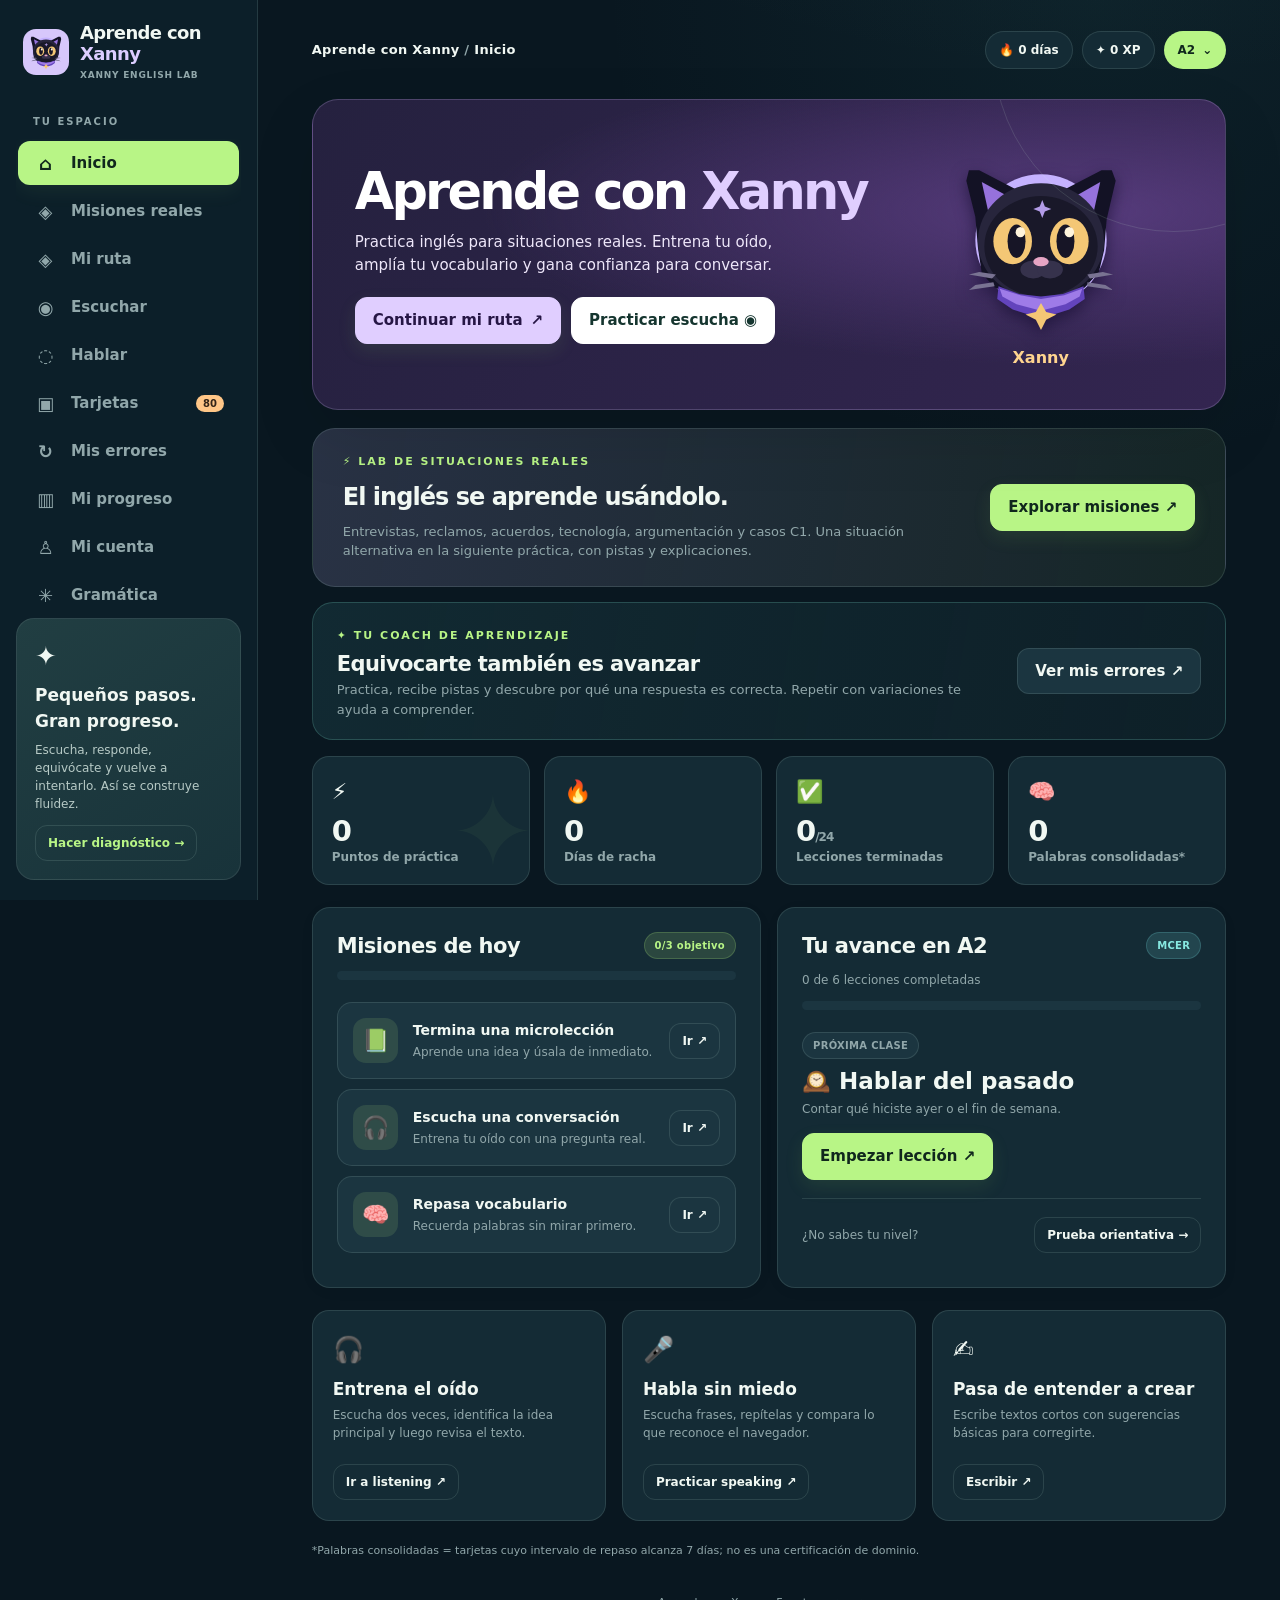
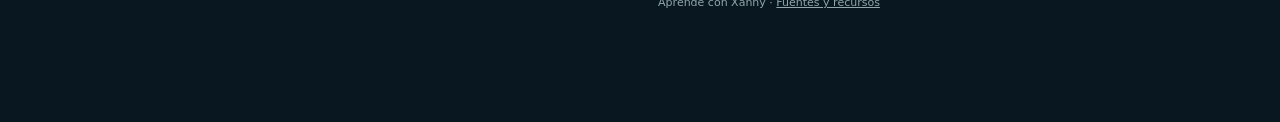
==== commit 20dc6eb0: "Launch Aprende con Xanny and prepare private cloud services" ====
--- a/index.html
+++ b/index.html
@@ -3,23 +3,27 @@
 <head>
   <meta charset="utf-8">
   <meta name="viewport" content="width=device-width,initial-scale=1,viewport-fit=cover">
-  <meta name="theme-color" content="#0b1820">
-  <meta name="description" content="FluentLab 3.1: misiones reales, evaluación explicada, estudio de inglés A1–B2 con escucha, vocabulario espaciado, práctica oral, gramática y seguimiento.">
-  <title>FluentLab 3.1 — El inglés se vive</title>
-  <link rel="icon" href="favicon.svg?v=3.1.0" type="image/svg+xml">
-  <link rel="manifest" href="manifest.webmanifest?v=3.1.0">
-  <link rel="stylesheet" href="styles.css?v=3.1.0">
-  <link rel="stylesheet" href="studio.css?v=3.1.0">
+  <meta name="theme-color" content="#151425">
+  <meta name="description" content="Aprende inglés con Xanny. Practica con misiones reales, ejercicios de escucha, repasos espaciados y un cuaderno de errores.">
+  <title>Aprende con Xanny · Inglés para situaciones reales</title>
+  <meta property="og:site_name" content="Aprende con Xanny">
+  <meta name="apple-mobile-web-app-title" content="Xanny">
+  <link rel="icon" href="favicon.svg?v=3.2.0" type="image/svg+xml">
+  <link rel="apple-touch-icon" href="icon-192.png?v=3.2.0">
+  <link rel="manifest" href="manifest.webmanifest?v=3.2.0">
+  <link rel="stylesheet" href="styles.css?v=3.2.0">
+  <link rel="stylesheet" href="studio.css?v=3.2.0">
 </head>
 <body>
-  <div id="app" aria-live="polite"><div class="boot">Preparando tu espacio de aprendizaje…</div></div>
-  <script src="data.js?v=3.1.0"></script>
-  <script src="question-bank.js?v=3.1.0"></script>
-  <script src="mission-transfer.js?v=3.1.0"></script>
-  <script src="missions-data.js?v=3.1.0"></script>
-  <script src="adaptive.js?v=3.1.0"></script>
-  <script src="cloud-config.js?v=3.1.0"></script>
-  <script src="cloud.js?v=3.1.0"></script>
-  <script src="app.js?v=3.1.0"></script>
+  <div id="app"><div class="boot">Preparando tu espacio de aprendizaje…</div></div>
+  <script src="data.js?v=3.2.0"></script>
+  <script src="question-bank.js?v=3.2.0"></script>
+  <script src="mission-transfer.js?v=3.2.0"></script>
+  <script src="missions-data.js?v=3.2.0"></script>
+  <script src="adaptive.js?v=3.2.0"></script>
+  <script src="study-profile.js?v=3.2.0"></script>
+  <script src="cloud-config.js?v=3.2.0"></script>
+  <script src="cloud.js?v=3.2.0"></script>
+  <script src="app.js?v=3.2.0"></script>
 </body>
 </html>
--- a/styles.css
+++ b/styles.css
@@ -1,13 +1,13 @@
 :root{--bg:#0b1820;--sidebar:#0f2029;--surface:#142832;--surface2:#1a323c;--line:rgba(218,244,230,.11);--ink:#f1f8f3;--muted:#91a7aa;--accent:#b5ef7e;--accent-ink:#10271d;--cyan:#78e0e3;--orange:#ffc687;--pink:#f6a8c3;--shadow:0 20px 80px rgba(0,0,0,.16);--radius:20px;--font:'DM Sans',system-ui,-apple-system,sans-serif;--heading:'Outfit',var(--font)}
 *{box-sizing:border-box}html{scroll-behavior:smooth}body{margin:0;background:var(--bg);color:var(--ink);font-family:var(--font);font-size:15px;line-height:1.5}button,input,textarea,select{font:inherit}button{cursor:pointer}button:disabled{opacity:.43;cursor:not-allowed}a{color:inherit}button:focus-visible,a:focus-visible,input:focus-visible,textarea:focus-visible,select:focus-visible{outline:3px solid var(--cyan);outline-offset:3px}::selection{background:var(--accent);color:var(--accent-ink)}
 body.light{--bg:#f5f8f2;--sidebar:#eaf1e9;--surface:#fff;--surface2:#f0f5ee;--line:#dce7dd;--ink:#182d33;--muted:#60777a;--shadow:0 20px 60px rgba(30,80,64,.07)}
-.layout{display:grid;grid-template-columns:258px minmax(0,1fr);min-height:100vh;max-width:1720px;margin:auto}.sidebar{background:var(--sidebar);border-right:1px solid var(--line);position:sticky;top:0;height:100vh;display:flex;flex-direction:column;padding:28px 16px 20px;z-index:10}.brand{display:flex;align-items:center;gap:11px;padding:0 12px;margin-bottom:30px}.brand-icon{display:grid;place-items:center;border-radius:14px;background:var(--accent);color:#173424;font:900 28px var(--heading);height:44px;width:44px;box-shadow:0 7px 24px #b5ef7e28}.brand-text{font:800 24px var(--heading);letter-spacing:-1.2px}.brand-text span{color:var(--accent)}.brand-sub{display:block;color:var(--muted);font-size:10px;letter-spacing:1.4px;text-transform:uppercase;font-weight:800;margin-top:-2px}.nav-head{color:var(--muted);font-size:10px;font-weight:800;text-transform:uppercase;letter-spacing:2px;padding:8px 17px 10px}.nav{display:grid;gap:4px}.nav-btn{display:flex;align-items:center;gap:13px;border:none;width:100%;padding:12px 15px;border-radius:12px;background:transparent;color:var(--muted);font-weight:700;text-align:left;transition:.2s}.nav-btn:hover{background:var(--surface2);color:var(--ink)}.nav-btn.active{background:var(--accent);color:var(--accent-ink)}.nav-ico{width:25px;text-align:center;font-size:18px}.nav-btn small{margin-left:auto;background:var(--orange);border-radius:20px;padding:1px 7px;font-size:10px;color:#342518}.side-spacer{flex:1}.side-tip{background:linear-gradient(145deg,#213e42,#18333a);border:1px solid #ffffff16;padding:18px;border-radius:18px;color:#f1f8f3}.side-tip .star{font-size:26px}.side-tip strong{display:block;font-family:var(--heading);font-size:17px;margin:7px 0}.side-tip p{color:#b7cac6;margin:4px 0 12px;font-size:12px}.side-tip .mini-link{color:var(--accent);font-size:12px;font-weight:800}.main{min-width:0;padding:31px clamp(20px,4.2vw,64px) 80px}.topbar{display:flex;justify-content:space-between;align-items:center;gap:18px;margin-bottom:30px}.breadcrumb{font-size:13px;color:var(--muted);font-weight:700;letter-spacing:.3px}.breadcrumb strong{color:var(--ink)}.toolbar{display:flex;gap:9px;align-items:center}.pill{display:inline-flex;align-items:center;gap:7px;border:1px solid var(--line);border-radius:40px;padding:9px 13px;background:var(--surface);white-space:nowrap;font-size:12px;font-weight:800}.pill.accent{background:var(--accent);color:var(--accent-ink);border-color:transparent}.toolbar .icon-button{width:38px;height:38px}.icon-button{display:inline-grid;place-items:center;border:1px solid var(--line);border-radius:12px;background:var(--surface);color:var(--ink);font-size:18px}.page{animation:appear .25s ease-out}@keyframes appear{from{opacity:.5;transform:translateY(5px)}to{opacity:1;transform:translateY(0)}}.section-label{font-size:11px;font-weight:900;text-transform:uppercase;letter-spacing:2px;color:var(--accent);margin-bottom:8px}.page-title{font:800 clamp(28px,4.2vw,43px)/1.12 var(--heading);letter-spacing:-1.5px;margin:0 0 9px}.page-desc{color:var(--muted);margin:0 0 28px;max-width:670px}.card{background:var(--surface);border:1px solid var(--line);border-radius:var(--radius);padding:24px;box-shadow:0 3px 20px rgba(0,0,0,.025)}.card.soft{background:var(--surface2)}.section-h{font:800 21px var(--heading);letter-spacing:-.5px;margin:0 0 16px}.subtle{color:var(--muted)}.small{font-size:12px}.bold{font-weight:800}.row{display:flex;align-items:center;gap:12px}.between{display:flex;align-items:center;justify-content:space-between;gap:14px}.wrap{flex-wrap:wrap}.grid{display:grid;gap:16px}.grid-2{grid-template-columns:repeat(2,minmax(0,1fr))}.grid-3{grid-template-columns:repeat(3,minmax(0,1fr))}.grid-4{grid-template-columns:repeat(4,minmax(0,1fr))}.mt{margin-top:22px}.mb{margin-bottom:22px}.mb-sm{margin-bottom:12px}.hero{background:radial-gradient(circle at 78% 20%,#39655b,transparent 42%),linear-gradient(120deg,#1c4644,#173236 65%,#162f3a);border:1px solid #ffffff1c;border-radius:26px;padding:clamp(26px,4vw,42px);position:relative;overflow:hidden;display:grid;grid-template-columns:minmax(0,1.3fr) minmax(210px,.7fr);gap:14px;min-height:275px}.hero .eyebrow{color:var(--accent);font-size:12px;text-transform:uppercase;letter-spacing:2.6px;font-weight:900}.hero h1{font:850 clamp(30px,4.4vw,51px)/1.06 var(--heading);letter-spacing:-1.7px;color:#fff;margin:12px 0}.hero h1 em{font-style:normal;color:var(--accent)}.hero p{color:#d1e2dc;max-width:440px;margin:0 0 21px}.hero-art{position:relative;min-height:200px;display:grid;place-items:center}.orb{width:188px;height:188px;border-radius:50%;background:linear-gradient(145deg,#b6ed85,#6dc7ae);display:grid;place-items:center;box-shadow:0 0 0 25px #c6ffd309,0 0 0 52px #c6ffd307,0 32px 60px #0003;transform:rotate(-9deg)}.orb strong{font:900 95px var(--heading);color:#173c35;text-shadow:4px 4px #fff5}.orbit-chip{position:absolute;padding:10px 13px;background:#fff;color:#173e34;border-radius:13px;font-size:13px;font-weight:900;box-shadow:0 10px 35px #0002;transform:rotate(5deg)}.orbit-chip.one{top:14px;right:16px}.orbit-chip.two{bottom:12px;left:7px;background:#ffc685;transform:rotate(-7deg)}.button{display:inline-flex;justify-content:center;align-items:center;gap:8px;border:1px solid var(--line);background:var(--surface2);color:var(--ink);padding:11px 17px;border-radius:12px;font-weight:800;text-decoration:none;transition:transform .15s,background .15s;max-width:100%}.button:hover:not(:disabled){transform:translateY(-1px)}.button.primary{background:var(--accent);border-color:var(--accent);color:var(--accent-ink)}.button.white{background:#fff;border-color:#fff;color:#15352f}.button.ghost{background:transparent}.button.sm{font-size:12px;padding:8px 12px}.button.block{width:100%}.button.warn{border-color:#ed9898;color:#ed9898;background:transparent}.button-group{display:flex;flex-wrap:wrap;gap:10px}.stats{margin-top:16px;display:grid;grid-template-columns:repeat(4,minmax(0,1fr));gap:14px}.stat{padding:18px 19px;background:var(--surface);border:1px solid var(--line);border-radius:17px}.stat-icon{font-size:22px}.stat .value{font:800 29px var(--heading);margin-top:6px;letter-spacing:-1px}.stat .label{color:var(--muted);font-size:12px;font-weight:700}.progress{height:9px;background:var(--surface2);border-radius:30px;overflow:hidden}.progress>span{display:block;height:100%;border-radius:30px;background:linear-gradient(90deg,var(--accent),var(--cyan));transition:width .3s}.task{display:flex;align-items:center;gap:15px;padding:15px;border:1px solid var(--line);border-radius:15px;margin:10px 0;background:var(--surface2)}.task-icon{font-size:22px;width:45px;height:45px;display:grid;place-items:center;border-radius:13px;background:#b4ed7d20}.task-main{flex:1;min-width:0}.task h3{font-size:14px;margin:0 0 2px}.task p{font-size:12px;color:var(--muted);margin:0}.checkmark{color:var(--accent);font-weight:900;font-size:20px}.tag{display:inline-flex;align-items:center;gap:4px;padding:5px 10px;border-radius:40px;font-size:10px;letter-spacing:.3px;font-weight:900;color:var(--muted);background:var(--surface2);border:1px solid var(--line)}.tag.green{background:#b5ef7d25;color:var(--accent);border-color:#b5ef7d33}.tag.orange{background:#ffc68725;color:var(--orange);border-color:#ffc68733}.tag.blue{background:#78e0e325;color:var(--cyan);border-color:#78e0e333}body.light .tag.green{color:#336a27}body.light .tag.orange{color:#955c14}body.light .tag.blue{color:#126a75}.lesson-card{display:flex;flex-direction:column;gap:9px;height:100%;min-height:225px}.lesson-card h3{font:750 18px/1.2 var(--heading);margin:3px 0}.lesson-card p{color:var(--muted);font-size:12px;margin:0;flex:1}.lesson-card .lesson-emoji{font-size:25px}.lesson-card .foot{display:flex;align-items:center;justify-content:space-between;gap:8px}.lesson-card .foot span{color:var(--muted);font-size:12px}.filters{display:flex;flex-wrap:wrap;gap:8px;margin:17px 0 22px}.chip{border-radius:50px;padding:8px 14px;border:1px solid var(--line);background:var(--surface);color:var(--muted);font-weight:800;font-size:12px}.chip.active{background:var(--accent);color:var(--accent-ink);border-color:transparent}.focus-header{display:flex;align-items:center;gap:15px;margin-bottom:20px}.focus-header .big-icon{font-size:33px;background:var(--surface2);padding:12px;border-radius:16px}.focus-header h2{font:800 26px var(--heading);margin:0}.focus-header p{font-size:13px;color:var(--muted);margin:0}.lesson-info{display:grid;grid-template-columns:1fr 1fr;gap:14px}.quote{font:650 clamp(21px,3.2vw,30px)/1.35 var(--heading);letter-spacing:-.4px;margin:15px 0}.translation{color:var(--muted);font-style:italic}.quiz-head{margin:0 0 12px;font-size:12px;text-transform:uppercase;font-weight:900;letter-spacing:1px;color:var(--accent)}.quiz-title{font:750 22px/1.3 var(--heading);margin:0 0 20px}.option-list{display:grid;gap:10px}.option{border:1px solid var(--line);background:var(--surface2);border-radius:14px;padding:15px 16px;text-align:left;color:var(--ink);font-weight:700;display:flex;align-items:center;gap:12px}.option:hover:not(:disabled){border-color:var(--accent)}.option .letter{display:grid;place-items:center;flex:0 0 28px;height:28px;border-radius:9px;border:1px solid var(--line);color:var(--muted);font-size:12px}.option.selected{border:2px solid var(--accent);padding:14px 15px}.option.correct{border-color:#72d4ab;background:#54c89518}.option.wrong{border-color:#f08d9b;background:#f08d9b17}.feedback{padding:14px 16px;background:var(--surface2);border-radius:12px;border-left:3px solid var(--cyan);margin:16px 0;font-size:13px}.feedback.good{border-color:var(--accent)}.feedback.bad{border-color:var(--orange)}.flashcard{min-height:300px;background:radial-gradient(circle at 92% 18%,#bbff9915,transparent 40%),linear-gradient(145deg,#235144,#183a40);border:1px solid #b2ef7d33;display:flex;flex-direction:column;justify-content:center;align-items:center;text-align:center;color:#fff;padding:32px;border-radius:24px}.flashcard .word{font:800 clamp(38px,6vw,64px) var(--heading);letter-spacing:-1.5px;margin:4px 0}.flashcard .definition{color:var(--accent);font:750 25px var(--heading)}.flashcard .example{color:#d4e7d9;margin:13px 0 2px}.flashcard .questionmark{color:#b3cdc0}.rating-grid{display:grid;grid-template-columns:repeat(4,1fr);gap:10px;margin-top:14px}.rating-grid button{font-size:12px;padding:12px 7px}.audio-box{background:linear-gradient(130deg,#1b3c41,#204447);border-radius:20px;border:1px solid #ffffff17;padding:25px;color:#fff}.audio-wave{display:flex;height:45px;gap:5px;align-items:center;justify-content:center}.audio-wave i{width:5px;border-radius:6px;height:var(--h);background:var(--accent);opacity:.9}.audio-hint{font-size:12px;color:#c6dcd1;text-align:center;margin:12px 0 15px}.field{width:100%;border:1px solid var(--line);border-radius:12px;background:var(--surface2);color:var(--ink);padding:12px 14px;outline:none}.field:focus{border-color:var(--cyan)}.field::placeholder{color:var(--muted);opacity:.7}textarea.field{min-height:250px;resize:vertical;line-height:1.8}.form-label{font-size:12px;font-weight:900;display:block;margin:12px 0 7px}.meter{display:flex;gap:5px;align-items:center}.meter>i{display:block;flex:1;height:6px;background:var(--surface2);border-radius:9px}.meter>i.on{background:var(--accent)}.resource-card{display:flex;flex-direction:column;gap:12px;min-height:205px}.resource-card h3{font:800 18px var(--heading);margin:0}.resource-card p{font-size:12px;color:var(--muted);margin:0;flex:1}.resource-card .source{font-size:11px;color:var(--accent);font-weight:900}.timeline{display:flex;align-items:flex-start;gap:0;flex-wrap:wrap}.step{flex:1;min-width:130px;padding:14px 10px;border-top:2px solid var(--line);position:relative}.step:before{content:'';width:12px;height:12px;background:var(--surface2);border:3px solid var(--muted);border-radius:50%;position:absolute;top:-9px;left:12px}.step.done:before{background:var(--accent);border-color:var(--accent)}.step h4{margin:5px 0;font-size:13px}.step p{margin:0;color:var(--muted);font-size:11px}.setting-line{display:flex;justify-content:space-between;align-items:center;gap:10px;padding:15px 0;border-bottom:1px solid var(--line)}.setting-line:last-child{border:0}.setting-line h3{margin:0 0 2px;font-size:14px}.setting-line p{margin:0;color:var(--muted);font-size:12px}.select{border:1px solid var(--line);background:var(--surface2);color:var(--ink);padding:10px 13px;border-radius:10px;max-width:150px}.notice{border:1px solid #78e0e337;border-radius:14px;background:#78e0e310;color:var(--ink);padding:13px 17px;font-size:13px}.notice strong{color:var(--cyan)}body.light .notice strong{color:#147989}.empty{text-align:center;padding:35px 20px}.empty .emoji{font-size:40px}.empty h3{margin:6px 0}.empty p{color:var(--muted);font-size:13px}.toast{position:fixed;bottom:25px;right:25px;z-index:100;background:#b5ef7e;color:#193726;box-shadow:0 16px 40px #0005;padding:13px 18px;border-radius:12px;font-weight:900;animation:appear .2s;max-width:330px}.footer{font-size:11px;color:var(--muted);text-align:center;margin:36px 0 0}.footer a{color:var(--muted)}.stat.spark{position:relative;overflow:hidden}.stat.spark:after{content:'✦';position:absolute;right:-6px;bottom:-24px;font-size:100px;color:var(--accent);opacity:.045}.mobile-nav{display:none}.boot{text-align:center;padding:20vh 20px;color:var(--muted)}.writing-tips{padding:16px;border:1px dashed var(--line);border-radius:14px;margin-top:15px;color:var(--muted);font-size:13px}.wordcount{text-align:right;color:var(--muted);font-size:12px;margin-top:7px}.key-value{display:grid;gap:6px}.key-value span{font-size:12px;color:var(--muted)}.key-value strong{font:800 18px var(--heading)}.badge-row{display:flex;gap:6px;flex-wrap:wrap}.report-item{display:flex;align-items:flex-start;gap:9px;font-size:13px;padding:10px 0;border-bottom:1px solid var(--line)}.report-item:last-child{border:0}.divider{height:1px;background:var(--line);margin:18px 0}.source-links a{color:var(--cyan);text-decoration:underline}.level-heading{margin:24px 0 16px}.answer-hidden{filter:blur(6px);user-select:none}.kbd{font-size:10px;padding:2px 5px;background:var(--surface2);border:1px solid var(--line);border-radius:4px}.search{min-width:180px;max-width:300px}.study-box{padding:20px;border:1px solid var(--line);border-radius:17px;background:var(--surface);min-height:160px}.study-box h3{font:800 17px var(--heading);margin:10px 0 7px}.study-box p{margin:0;color:var(--muted);font-size:12px}.note{font-size:11px;color:var(--muted)}.warning-text{color:var(--orange)}
-@media(max-width:1180px){.grid-4{grid-template-columns:repeat(2,minmax(0,1fr))}.hero{grid-template-columns:1.3fr .7fr}.orb{height:145px;width:145px}.orb strong{font-size:72px}.orbit-chip{font-size:11px}}
+.layout{display:grid;grid-template-columns:258px minmax(0,1fr);min-height:100vh;max-width:1720px;margin:auto}.sidebar{background:var(--sidebar);border-right:1px solid var(--line);position:sticky;top:0;height:100vh;display:flex;flex-direction:column;padding:28px 16px 20px;z-index:10}.brand{display:flex;align-items:center;gap:11px;padding:0 12px;margin-bottom:30px}.brand-icon{display:grid;place-items:center;border-radius:14px;background:var(--accent);color:#173424;font:900 28px var(--heading);height:44px;width:44px;box-shadow:0 7px 24px #b5ef7e28}.brand-text{font:800 24px var(--heading);letter-spacing:-1.2px}.brand-text span{color:var(--accent)}.brand-sub{display:block;color:var(--muted);font-size:10px;letter-spacing:1.4px;text-transform:uppercase;font-weight:800;margin-top:-2px}.nav-head{color:var(--muted);font-size:10px;font-weight:800;text-transform:uppercase;letter-spacing:2px;padding:8px 17px 10px}.nav{display:grid;gap:4px}.nav-btn{display:flex;align-items:center;gap:13px;border:none;width:100%;padding:12px 15px;border-radius:12px;background:transparent;color:var(--muted);font-weight:700;text-align:left;transition:.2s}.nav-btn:hover{background:var(--surface2);color:var(--ink)}.nav-btn.active{background:var(--accent);color:var(--accent-ink)}.nav-ico{width:25px;text-align:center;font-size:18px}.nav-btn small{margin-left:auto;background:var(--orange);border-radius:20px;padding:1px 7px;font-size:10px;color:#342518}.side-spacer{flex:1}.side-tip{background:linear-gradient(145deg,#213e42,#18333a);border:1px solid #ffffff16;padding:18px;border-radius:18px;color:#f1f8f3}.side-tip .star{font-size:26px}.side-tip strong{display:block;font-family:var(--heading);font-size:17px;margin:7px 0}.side-tip p{color:#b7cac6;margin:4px 0 12px;font-size:12px}.side-tip .mini-link{color:var(--accent);font-size:12px;font-weight:800}.main{min-width:0;padding:31px clamp(20px,4.2vw,64px) 80px}.topbar{display:flex;justify-content:space-between;align-items:center;gap:18px;margin-bottom:30px}.breadcrumb{font-size:13px;color:var(--muted);font-weight:700;letter-spacing:.3px}.breadcrumb strong{color:var(--ink)}.toolbar{display:flex;gap:9px;align-items:center}.pill{display:inline-flex;align-items:center;gap:7px;border:1px solid var(--line);border-radius:40px;padding:9px 13px;background:var(--surface);white-space:nowrap;font-size:12px;font-weight:800}.pill.accent{background:var(--accent);color:var(--accent-ink);border-color:transparent}.toolbar .icon-button{width:38px;height:38px}.icon-button{display:inline-grid;place-items:center;border:1px solid var(--line);border-radius:12px;background:var(--surface);color:var(--ink);font-size:18px}.page{animation:appear .25s ease-out}@keyframes appear{from{opacity:.5;transform:translateY(5px)}to{opacity:1;transform:translateY(0)}}.section-label{font-size:11px;font-weight:900;text-transform:uppercase;letter-spacing:2px;color:var(--accent);margin-bottom:8px}.page-title{font:800 clamp(28px,4.2vw,43px)/1.12 var(--heading);letter-spacing:-1.5px;margin:0 0 9px}.page-desc{color:var(--muted);margin:0 0 28px;max-width:670px}.card{background:var(--surface);border:1px solid var(--line);border-radius:var(--radius);padding:24px;box-shadow:0 3px 20px rgba(0,0,0,.025)}.card.soft{background:var(--surface2)}.section-h{font:800 21px var(--heading);letter-spacing:-.5px;margin:0 0 16px}.subtle{color:var(--muted)}.small{font-size:12px}.bold{font-weight:800}.row{display:flex;align-items:center;gap:12px}.between{display:flex;align-items:center;justify-content:space-between;gap:14px}.wrap{flex-wrap:wrap}.grid{display:grid;gap:16px}.grid-2{grid-template-columns:repeat(2,minmax(0,1fr))}.grid-3{grid-template-columns:repeat(3,minmax(0,1fr))}.grid-4{grid-template-columns:repeat(4,minmax(0,1fr))}.mt{margin-top:22px}.mb{margin-bottom:22px}.mb-sm{margin-bottom:12px}.hero{background:radial-gradient(circle at 78% 20%,#39655b,transparent 42%),linear-gradient(120deg,#1c4644,#173236 65%,#162f3a);border:1px solid #ffffff1c;border-radius:26px;padding:clamp(26px,4vw,42px);position:relative;overflow:hidden;display:grid;grid-template-columns:minmax(0,1.3fr) minmax(210px,.7fr);gap:14px;min-height:275px}.hero .eyebrow{color:var(--accent);font-size:12px;text-transform:uppercase;letter-spacing:2.6px;font-weight:900}.hero h1{font:850 clamp(30px,4.4vw,51px)/1.06 var(--heading);letter-spacing:-1.7px;color:#fff;margin:12px 0}.hero h1 em{font-style:normal;color:var(--accent)}.hero p{color:#d1e2dc;max-width:440px;margin:0 0 21px}.hero-art{position:relative;min-height:200px;display:grid;place-items:center}.button{display:inline-flex;justify-content:center;align-items:center;gap:8px;border:1px solid var(--line);background:var(--surface2);color:var(--ink);padding:11px 17px;border-radius:12px;font-weight:800;text-decoration:none;transition:transform .15s,background .15s;max-width:100%}.button:hover:not(:disabled){transform:translateY(-1px)}.button.primary{background:var(--accent);border-color:var(--accent);color:var(--accent-ink)}.button.white{background:#fff;border-color:#fff;color:#15352f}.button.ghost{background:transparent}.button.sm{font-size:12px;padding:8px 12px}.button.block{width:100%}.button.warn{border-color:#ed9898;color:#ed9898;background:transparent}.button-group{display:flex;flex-wrap:wrap;gap:10px}.stats{margin-top:16px;display:grid;grid-template-columns:repeat(4,minmax(0,1fr));gap:14px}.stat{padding:18px 19px;background:var(--surface);border:1px solid var(--line);border-radius:17px}.stat-icon{font-size:22px}.stat .value{font:800 29px var(--heading);margin-top:6px;letter-spacing:-1px}.stat .label{color:var(--muted);font-size:12px;font-weight:700}.progress{height:9px;background:var(--surface2);border-radius:30px;overflow:hidden}.progress>span{display:block;height:100%;border-radius:30px;background:linear-gradient(90deg,var(--accent),var(--cyan));transition:width .3s}.task{display:flex;align-items:center;gap:15px;padding:15px;border:1px solid var(--line);border-radius:15px;margin:10px 0;background:var(--surface2)}.task-icon{font-size:22px;width:45px;height:45px;display:grid;place-items:center;border-radius:13px;background:#b4ed7d20}.task-main{flex:1;min-width:0}.task h3{font-size:14px;margin:0 0 2px}.task p{font-size:12px;color:var(--muted);margin:0}.checkmark{color:var(--accent);font-weight:900;font-size:20px}.tag{display:inline-flex;align-items:center;gap:4px;padding:5px 10px;border-radius:40px;font-size:10px;letter-spacing:.3px;font-weight:900;color:var(--muted);background:var(--surface2);border:1px solid var(--line)}.tag.green{background:#b5ef7d25;color:var(--accent);border-color:#b5ef7d33}.tag.orange{background:#ffc68725;color:var(--orange);border-color:#ffc68733}.tag.blue{background:#78e0e325;color:var(--cyan);border-color:#78e0e333}body.light .tag.green{color:#336a27}body.light .tag.orange{color:#955c14}body.light .tag.blue{color:#126a75}.lesson-card{display:flex;flex-direction:column;gap:9px;height:100%;min-height:225px}.lesson-card h3{font:750 18px/1.2 var(--heading);margin:3px 0}.lesson-card p{color:var(--muted);font-size:12px;margin:0;flex:1}.lesson-card .lesson-emoji{font-size:25px}.lesson-card .foot{display:flex;align-items:center;justify-content:space-between;gap:8px}.lesson-card .foot span{color:var(--muted);font-size:12px}.filters{display:flex;flex-wrap:wrap;gap:8px;margin:17px 0 22px}.chip{border-radius:50px;padding:8px 14px;border:1px solid var(--line);background:var(--surface);color:var(--muted);font-weight:800;font-size:12px}.chip.active{background:var(--accent);color:var(--accent-ink);border-color:transparent}.focus-header{display:flex;align-items:center;gap:15px;margin-bottom:20px}.focus-header .big-icon{font-size:33px;background:var(--surface2);padding:12px;border-radius:16px}.focus-header h2{font:800 26px var(--heading);margin:0}.focus-header p{font-size:13px;color:var(--muted);margin:0}.lesson-info{display:grid;grid-template-columns:1fr 1fr;gap:14px}.quote{font:650 clamp(21px,3.2vw,30px)/1.35 var(--heading);letter-spacing:-.4px;margin:15px 0}.translation{color:var(--muted);font-style:italic}.quiz-head{margin:0 0 12px;font-size:12px;text-transform:uppercase;font-weight:900;letter-spacing:1px;color:var(--accent)}.quiz-title{font:750 22px/1.3 var(--heading);margin:0 0 20px}.option-list{display:grid;gap:10px}.option{border:1px solid var(--line);background:var(--surface2);border-radius:14px;padding:15px 16px;text-align:left;color:var(--ink);font-weight:700;display:flex;align-items:center;gap:12px}.option:hover:not(:disabled){border-color:var(--accent)}.option .letter{display:grid;place-items:center;flex:0 0 28px;height:28px;border-radius:9px;border:1px solid var(--line);color:var(--muted);font-size:12px}.option.selected{border:2px solid var(--accent);padding:14px 15px}.option.correct{border-color:#72d4ab;background:#54c89518}.option.wrong{border-color:#f08d9b;background:#f08d9b17}.feedback{padding:14px 16px;background:var(--surface2);border-radius:12px;border-left:3px solid var(--cyan);margin:16px 0;font-size:13px}.feedback.good{border-color:var(--accent)}.feedback.bad{border-color:var(--orange)}.flashcard{min-height:300px;background:radial-gradient(circle at 92% 18%,#bbff9915,transparent 40%),linear-gradient(145deg,#235144,#183a40);border:1px solid #b2ef7d33;display:flex;flex-direction:column;justify-content:center;align-items:center;text-align:center;color:#fff;padding:32px;border-radius:24px}.flashcard .word{font:800 clamp(38px,6vw,64px) var(--heading);letter-spacing:-1.5px;margin:4px 0}.flashcard .definition{color:var(--accent);font:750 25px var(--heading)}.flashcard .example{color:#d4e7d9;margin:13px 0 2px}.flashcard .questionmark{color:#b3cdc0}.rating-grid{display:grid;grid-template-columns:repeat(4,1fr);gap:10px;margin-top:14px}.rating-grid button{font-size:12px;padding:12px 7px}.audio-box{background:linear-gradient(130deg,#1b3c41,#204447);border-radius:20px;border:1px solid #ffffff17;padding:25px;color:#fff}.audio-wave{display:flex;height:45px;gap:5px;align-items:center;justify-content:center}.audio-wave i{width:5px;border-radius:6px;height:var(--h);background:var(--accent);opacity:.9}.audio-hint{font-size:12px;color:#c6dcd1;text-align:center;margin:12px 0 15px}.field{width:100%;border:1px solid var(--line);border-radius:12px;background:var(--surface2);color:var(--ink);padding:12px 14px;outline:none}.field:focus{border-color:var(--cyan)}.field::placeholder{color:var(--muted);opacity:.7}textarea.field{min-height:250px;resize:vertical;line-height:1.8}.form-label{font-size:12px;font-weight:900;display:block;margin:12px 0 7px}.meter{display:flex;gap:5px;align-items:center}.meter>i{display:block;flex:1;height:6px;background:var(--surface2);border-radius:9px}.meter>i.on{background:var(--accent)}.resource-card{display:flex;flex-direction:column;gap:12px;min-height:205px}.resource-card h3{font:800 18px var(--heading);margin:0}.resource-card p{font-size:12px;color:var(--muted);margin:0;flex:1}.resource-card .source{font-size:11px;color:var(--accent);font-weight:900}.timeline{display:flex;align-items:flex-start;gap:0;flex-wrap:wrap}.step{flex:1;min-width:130px;padding:14px 10px;border-top:2px solid var(--line);position:relative}.step:before{content:'';width:12px;height:12px;background:var(--surface2);border:3px solid var(--muted);border-radius:50%;position:absolute;top:-9px;left:12px}.step.done:before{background:var(--accent);border-color:var(--accent)}.step h4{margin:5px 0;font-size:13px}.step p{margin:0;color:var(--muted);font-size:11px}.setting-line{display:flex;justify-content:space-between;align-items:center;gap:10px;padding:15px 0;border-bottom:1px solid var(--line)}.setting-line:last-child{border:0}.setting-line h3{margin:0 0 2px;font-size:14px}.setting-line p{margin:0;color:var(--muted);font-size:12px}.select{border:1px solid var(--line);background:var(--surface2);color:var(--ink);padding:10px 13px;border-radius:10px;max-width:150px}.notice{border:1px solid #78e0e337;border-radius:14px;background:#78e0e310;color:var(--ink);padding:13px 17px;font-size:13px}.notice strong{color:var(--cyan)}body.light .notice strong{color:#147989}.empty{text-align:center;padding:35px 20px}.empty .emoji{font-size:40px}.empty h3{margin:6px 0}.empty p{color:var(--muted);font-size:13px}.toast{position:fixed;bottom:25px;right:25px;z-index:100;background:#b5ef7e;color:#193726;box-shadow:0 16px 40px #0005;padding:13px 18px;border-radius:12px;font-weight:900;animation:appear .2s;max-width:330px}.footer{font-size:11px;color:var(--muted);text-align:center;margin:36px 0 0}.footer a{color:var(--muted)}.stat.spark{position:relative;overflow:hidden}.stat.spark:after{content:'✦';position:absolute;right:-6px;bottom:-24px;font-size:100px;color:var(--accent);opacity:.045}.mobile-nav{display:none}.boot{text-align:center;padding:20vh 20px;color:var(--muted)}.writing-tips{padding:16px;border:1px dashed var(--line);border-radius:14px;margin-top:15px;color:var(--muted);font-size:13px}.wordcount{text-align:right;color:var(--muted);font-size:12px;margin-top:7px}.key-value{display:grid;gap:6px}.key-value span{font-size:12px;color:var(--muted)}.key-value strong{font:800 18px var(--heading)}.badge-row{display:flex;gap:6px;flex-wrap:wrap}.report-item{display:flex;align-items:flex-start;gap:9px;font-size:13px;padding:10px 0;border-bottom:1px solid var(--line)}.report-item:last-child{border:0}.divider{height:1px;background:var(--line);margin:18px 0}.source-links a{color:var(--cyan);text-decoration:underline}.level-heading{margin:24px 0 16px}.answer-hidden{filter:blur(6px);user-select:none}.kbd{font-size:10px;padding:2px 5px;background:var(--surface2);border:1px solid var(--line);border-radius:4px}.search{min-width:180px;max-width:300px}.study-box{padding:20px;border:1px solid var(--line);border-radius:17px;background:var(--surface);min-height:160px}.study-box h3{font:800 17px var(--heading);margin:10px 0 7px}.study-box p{margin:0;color:var(--muted);font-size:12px}.note{font-size:11px;color:var(--muted)}.warning-text{color:var(--orange)}
+@media(max-width:1180px){.grid-4{grid-template-columns:repeat(2,minmax(0,1fr))}.hero{grid-template-columns:1.3fr .7fr}}
 @media(max-width:920px){.layout{grid-template-columns:82px minmax(0,1fr)}.sidebar{padding:21px 11px}.brand{justify-content:center;padding:0}.brand-text,.nav-head,.nav-btn .nav-label,.nav-btn small,.side-tip{display:none}.nav-btn{justify-content:center;padding:13px 8px}.nav-ico{font-size:22px}.main{padding:26px 25px 90px}.hero{grid-template-columns:1fr .6fr}}
 @media(max-width:680px){.layout{display:block}.sidebar{display:none}.main{padding:17px 15px 104px}.topbar{margin-bottom:17px}.toolbar{gap:6px}.toolbar .pill{font-size:11px;padding:7px 10px}.toolbar .pill:first-child{display:none}.hero{grid-template-columns:1fr;padding:25px;min-height:0}.hero h1{font-size:37px}.hero p{font-size:13px}.hero-art{display:none}.stats{grid-template-columns:repeat(2,minmax(0,1fr));gap:9px}.stat{padding:13px 15px}.stat .value{font-size:25px}.grid-3,.grid-2,.grid-4{grid-template-columns:1fr}.card{padding:19px;border-radius:17px}.lesson-info{grid-template-columns:1fr}.page-title{font-size:33px}.focus-header h2{font-size:23px}.rating-grid{grid-template-columns:repeat(2,1fr)}.toast{bottom:85px;right:13px;left:13px;text-align:center}.setting-line{align-items:flex-start;flex-wrap:wrap}.search{width:100%;max-width:none}.footer{padding:0 5px}.task{padding:12px}.task-icon{width:37px;height:37px}}
 @media(prefers-reduced-motion:reduce){*,*:before,*:after{animation:none!important;transition:none!important;scroll-behavior:auto!important}}
 
-/* FluentLab 2.0 — diseño refinado, aprendizaje guiado, retroalimentación visible. */
+/* Aprende con Xanny — estilos del laboratorio de inglés. */
 :root{--bg:#091720;--sidebar:#0c1f29;--surface:#142b35;--surface2:#1b3540;--accent:#b8f586;--cyan:#87e8e1;--line:rgba(199,235,224,.13);--radius:22px}
 body.light{--bg:#f3f8f5;--sidebar:#eaf3ee;--surface:#fff;--surface2:#f0f7f2;--line:#d8e9dd;--ink:#142b31;--muted:#5d747b}
 .main{background:radial-gradient(ellipse 67% 38% at 82% 0%,rgba(57,136,137,.09),transparent 72%);min-width:0}
--- a/studio.css
+++ b/studio.css
@@ -1,4 +1,4 @@
-/* FluentLab Studio 3.0 — interfaz original, modular, accesible y ligera. */
+/* Aprende con Xanny — interfaz original, modular, accesible y ligera. */
 :root{--softgreen:rgba(181,239,126,.11);--violet:#cbb9ff;--caseborder:rgba(192,229,215,.14)}
 body{background-image:radial-gradient(ellipse 920px 400px at 90% -13%,rgba(80,146,126,.065),transparent 75%)}
 body.light{--softgreen:rgba(80,143,69,.09);--caseborder:rgba(60,120,99,.19)}
@@ -33,3 +33,89 @@
 .debrief summary {cursor: pointer; font-weight: 700;}
 #missionWriteStatus:not(:empty) {margin: .65rem 0; font-weight: 650;}
 #missionWriteStatus:empty {margin: 0;}
+
+/* Marca y jerarquía visual */
+:root {
+  --xanny-violet: #dccdff;
+  --xanny-gold: #ffd58f;
+}
+body.light {
+  --xanny-violet: #582d9b;
+}
+.brand {
+  min-height: 48px;
+  padding-inline: 7px;
+  color: var(--ink);
+  text-decoration: none;
+}
+.brand-icon {
+  flex: none;
+  width: 46px;
+  height: 46px;
+  padding: 2px;
+  object-fit: contain;
+  background: #d7c7fb;
+  box-shadow: none;
+  transform: none;
+}
+.brand-copy {min-width: 0;}
+.brand-text {display: block; font-size: 18px; line-height: 1.2; letter-spacing: -.035em;}
+.brand-text strong {color: var(--xanny-violet);}
+.brand-sub {margin-top: 4px; letter-spacing: .085em;}
+.breadcrumb-brand {color: var(--ink);}
+.hero {
+  align-items: center;
+  border-color: #d7c6ff35;
+  background: radial-gradient(ellipse at 84% 36%, #563b7c, transparent 55%), linear-gradient(120deg, #25213f, #332550);
+}
+.hero h1 {margin-top: 0;}
+.hero h1 em {color: #e0ceff;}
+.hero p {color: #eee7fa;}
+.hero .button.primary {
+  background: #e0ceff;
+  border-color: #e0ceff;
+  color: #261645;
+}
+.hero .button.primary:hover {background: #eee2ff; border-color: #eee2ff;}
+.xanny-hero {
+  gap: 0;
+  margin: 0;
+  min-height: 0;
+  align-self: center;
+  justify-items: center;
+}
+.xanny-hero img {
+  display: block;
+  width: min(100%, 206px);
+  height: auto;
+  filter: drop-shadow(0 6px 8px #170e31aa);
+}
+.xanny-hero figcaption {
+  color: var(--xanny-gold);
+  font: 750 16px var(--heading);
+}
+@media (prefers-reduced-motion: no-preference) {
+  .xanny-hero img {animation: xanny-greeting .65s ease-out 1;}
+}
+@keyframes xanny-greeting {
+  from {transform: translateY(6px) rotate(-4deg);}
+  65% {transform: translateY(-4px) rotate(2deg);}
+  to {transform: translateY(0);}
+}
+.card, .case-card {border-radius: 18px;}
+.progress-ranking, .progress-timeline {margin: 0; padding: 0; list-style: none;}
+.progress-ranking li, .progress-timeline li {padding: 10px 0;}
+.progress-ranking li + li, .progress-timeline li + li {border-top: 1px solid var(--line);}
+.progress-ranking li {display: flex; justify-content: space-between; flex-wrap: wrap; gap: 4px 12px;}
+.progress-ranking li span, .progress-timeline time {color: var(--muted); font-size: .84rem;}
+.progress-timeline .progress {margin-top: 6px;}
+@media (max-width: 920px) {
+  .brand {padding-inline: 0;}
+  .brand-copy {display: none;}
+}
+@media (max-width: 680px) {
+  .hero {grid-template-columns: minmax(0, 1fr) clamp(72px, 25vw, 118px); padding: 19px; gap: 10px;}
+  .hero h1 {font-size: clamp(28px, 7.2vw, 37px);}
+  .xanny-hero {display: grid; align-self: start; margin-top: 3px;}
+  .breadcrumb-brand + span {white-space: pre;}
+}
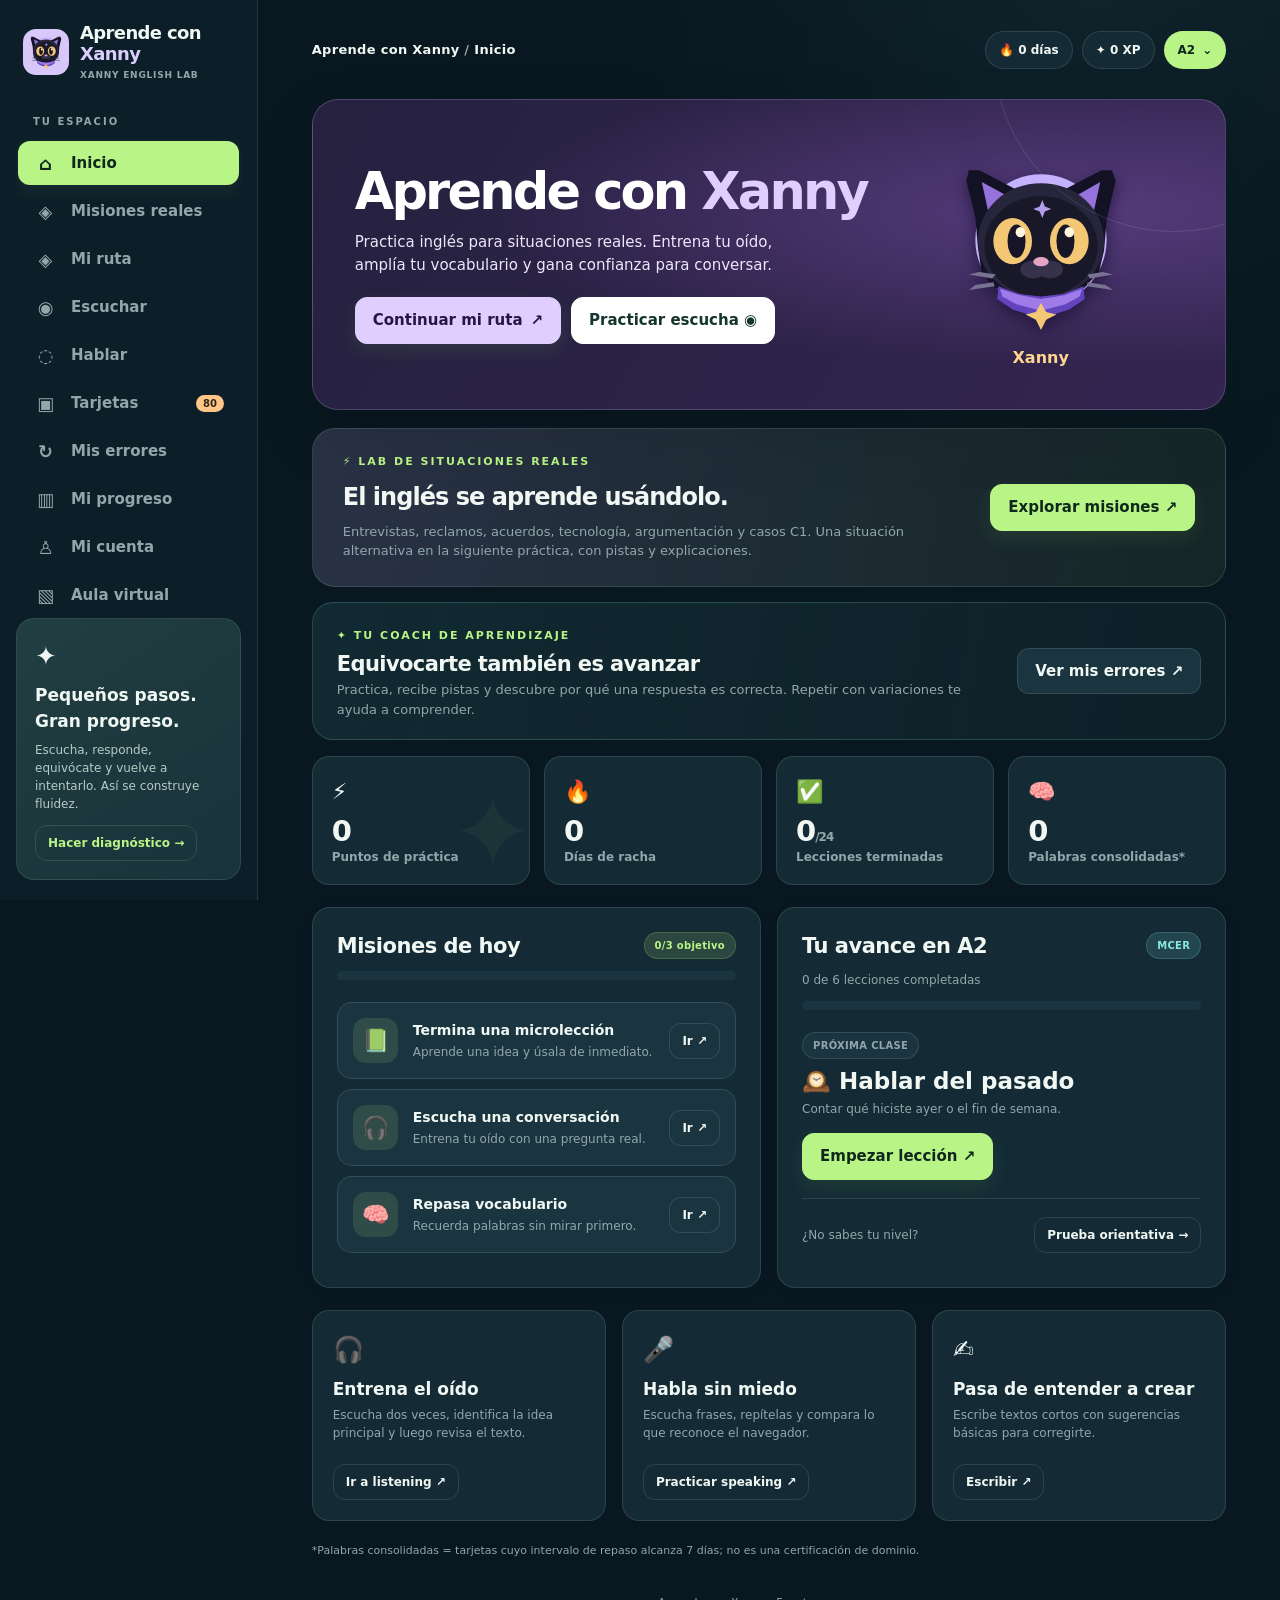
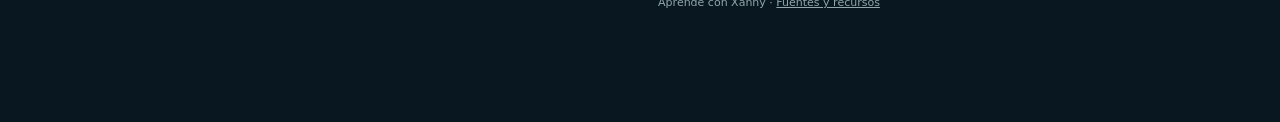
==== commit 92ee8133: "Build Xanny 3.3 classroom and isolated Supabase verification" ====
--- a/index.html
+++ b/index.html
@@ -8,22 +8,22 @@
   <title>Aprende con Xanny · Inglés para situaciones reales</title>
   <meta property="og:site_name" content="Aprende con Xanny">
   <meta name="apple-mobile-web-app-title" content="Xanny">
-  <link rel="icon" href="favicon.svg?v=3.2.0" type="image/svg+xml">
-  <link rel="apple-touch-icon" href="icon-192.png?v=3.2.0">
-  <link rel="manifest" href="manifest.webmanifest?v=3.2.0">
-  <link rel="stylesheet" href="styles.css?v=3.2.0">
-  <link rel="stylesheet" href="studio.css?v=3.2.0">
+  <link rel="icon" href="favicon.svg?v=3.3.0" type="image/svg+xml">
+  <link rel="apple-touch-icon" href="icon-192.png?v=3.3.0">
+  <link rel="manifest" href="manifest.webmanifest?v=3.3.0">
+  <link rel="stylesheet" href="styles.css?v=3.3.0">
+  <link rel="stylesheet" href="studio.css?v=3.3.0">
 </head>
 <body>
   <div id="app"><div class="boot">Preparando tu espacio de aprendizaje…</div></div>
-  <script src="data.js?v=3.2.0"></script>
-  <script src="question-bank.js?v=3.2.0"></script>
-  <script src="mission-transfer.js?v=3.2.0"></script>
-  <script src="missions-data.js?v=3.2.0"></script>
-  <script src="adaptive.js?v=3.2.0"></script>
-  <script src="study-profile.js?v=3.2.0"></script>
-  <script src="cloud-config.js?v=3.2.0"></script>
-  <script src="cloud.js?v=3.2.0"></script>
-  <script src="app.js?v=3.2.0"></script>
+  <script src="data.js?v=3.3.0"></script>
+  <script src="question-bank.js?v=3.3.0"></script>
+  <script src="mission-transfer.js?v=3.3.0"></script>
+  <script src="missions-data.js?v=3.3.0"></script>
+  <script src="adaptive.js?v=3.3.0"></script>
+  <script src="study-profile.js?v=3.3.0"></script>
+  <script src="cloud-config.js?v=3.3.0"></script>
+  <script src="cloud.js?v=3.3.0"></script>
+  <script src="app.js?v=3.3.0"></script>
 </body>
 </html>
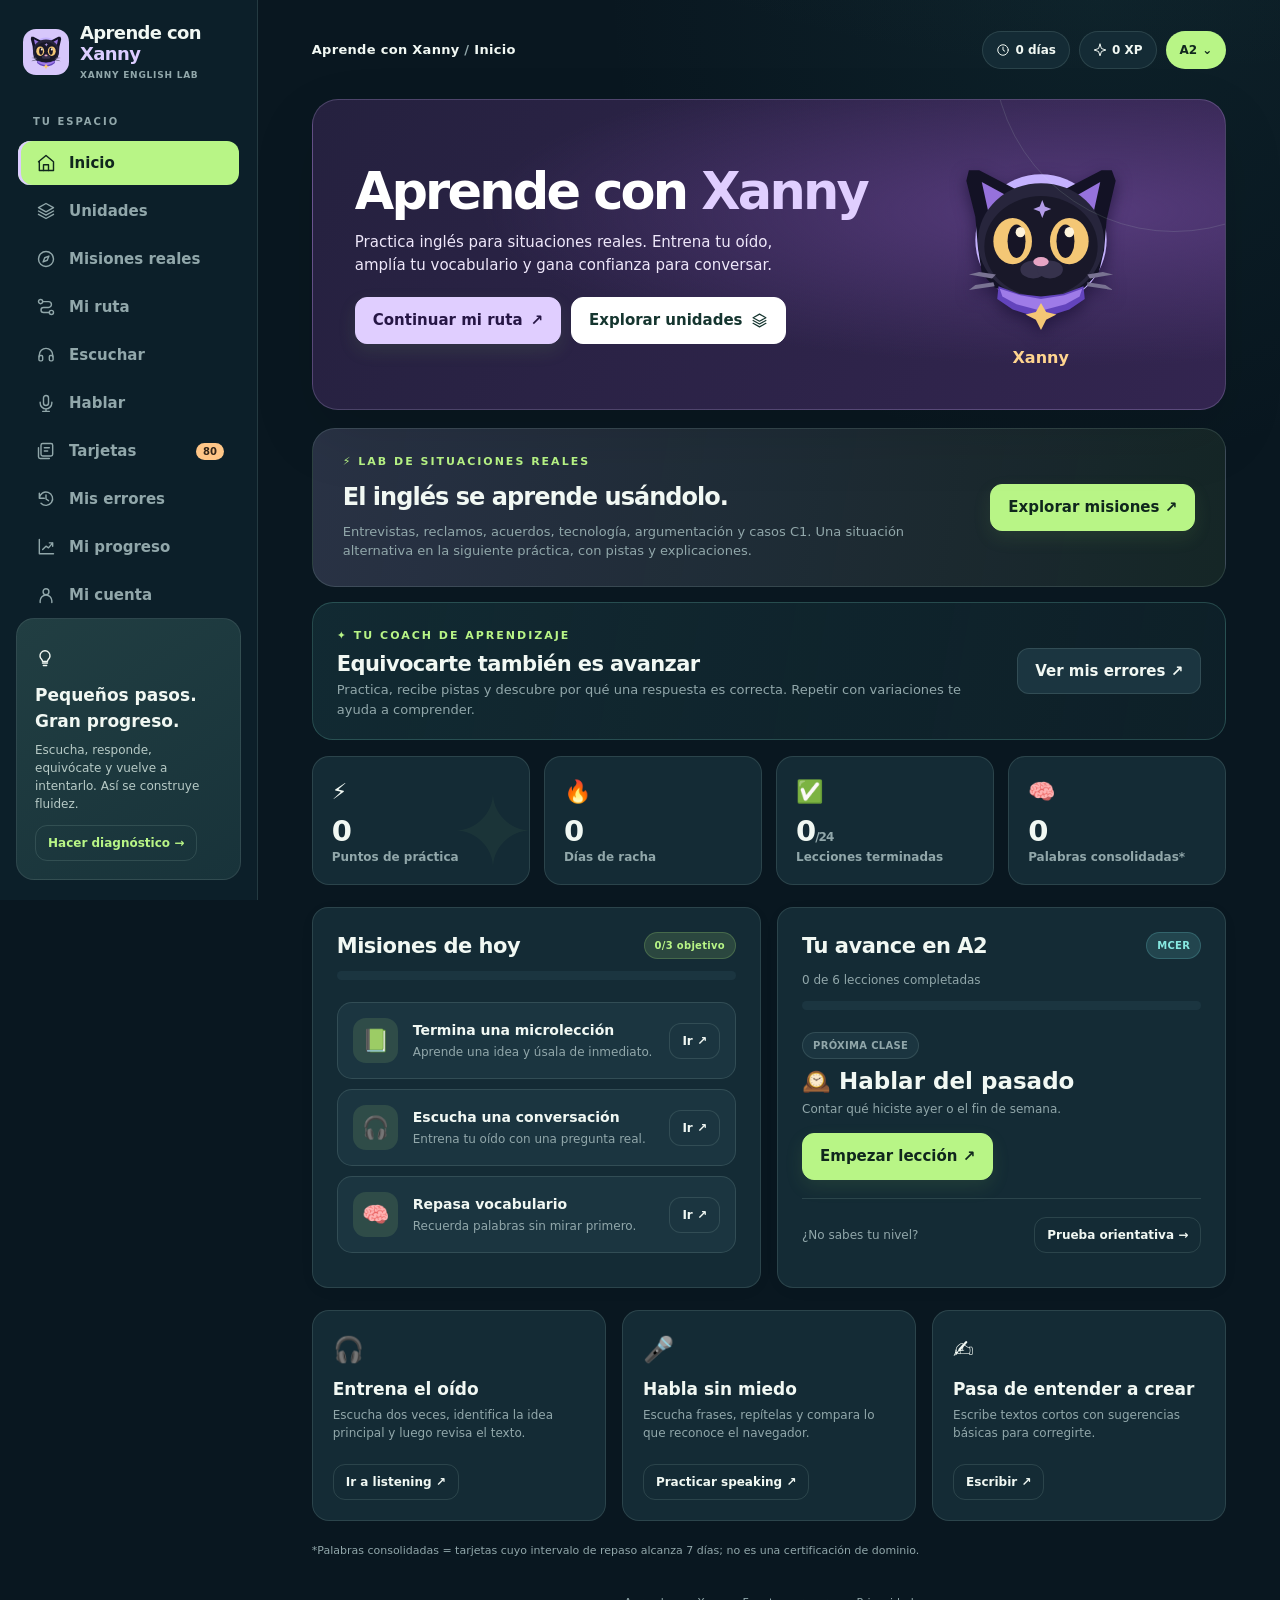
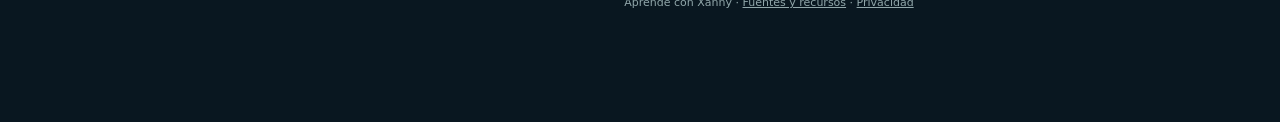
==== commit a7d6ab91: "Add pilot learning units, accessible icons and isolated HTTPS staging" ====
--- a/index.html
+++ b/index.html
@@ -8,22 +8,27 @@
   <title>Aprende con Xanny · Inglés para situaciones reales</title>
   <meta property="og:site_name" content="Aprende con Xanny">
   <meta name="apple-mobile-web-app-title" content="Xanny">
-  <link rel="icon" href="favicon.svg?v=3.3.0" type="image/svg+xml">
-  <link rel="apple-touch-icon" href="icon-192.png?v=3.3.0">
-  <link rel="manifest" href="manifest.webmanifest?v=3.3.0">
-  <link rel="stylesheet" href="styles.css?v=3.3.0">
-  <link rel="stylesheet" href="studio.css?v=3.3.0">
+  <link rel="icon" href="favicon.svg?v=3.4.0" type="image/svg+xml">
+  <link rel="apple-touch-icon" href="icon-192.png?v=3.4.0">
+  <link rel="manifest" href="manifest.webmanifest?v=3.4.0">
+  <link rel="stylesheet" href="styles.css?v=3.4.0">
+  <link rel="stylesheet" href="studio.css?v=3.4.0">
+  <link rel="stylesheet" href="learning.css?v=3.4.0">
 </head>
 <body>
   <div id="app"><div class="boot">Preparando tu espacio de aprendizaje…</div></div>
-  <script src="data.js?v=3.3.0"></script>
-  <script src="question-bank.js?v=3.3.0"></script>
-  <script src="mission-transfer.js?v=3.3.0"></script>
-  <script src="missions-data.js?v=3.3.0"></script>
-  <script src="adaptive.js?v=3.3.0"></script>
-  <script src="study-profile.js?v=3.3.0"></script>
-  <script src="cloud-config.js?v=3.3.0"></script>
-  <script src="cloud.js?v=3.3.0"></script>
-  <script src="app.js?v=3.3.0"></script>
+  <script src="data.js?v=3.4.0"></script>
+  <script src="question-bank.js?v=3.4.0"></script>
+  <script src="mission-transfer.js?v=3.4.0"></script>
+  <script src="missions-data.js?v=3.4.0"></script>
+  <script src="adaptive.js?v=3.4.0"></script>
+  <script src="study-profile.js?v=3.4.0"></script>
+  <script src="progress-sync.js?v=3.4.0"></script>
+  <script src="cloud-config.js?v=3.4.0"></script>
+  <script src="cloud.js?v=3.4.0"></script>
+  <script src="learning-ui.js?v=3.4.0"></script>
+  <script src="units-data.js?v=3.4.0"></script>
+  <script src="units.js?v=3.4.0"></script>
+  <script src="app.js?v=3.4.0"></script>
 </body>
 </html>
--- a/studio.css
+++ b/studio.css
@@ -119,3 +119,14 @@
   .xanny-hero {display: grid; align-self: start; margin-top: 3px;}
   .breadcrumb-brand + span {white-space: pre;}
 }
+
+/* Cuenta y conservación del progreso */
+.account-fields {align-items: end; gap: 12px;}
+.account-fields input, .account-fields select {width: 100%;}
+.account-sync-status {padding: 14px; border-radius: 12px; background: var(--surface2);}
+.account-sync-status p {margin: 5px 0 0; color: var(--muted);}
+#accountSyncStatus[data-state="saved"] {color: var(--ink);}
+#accountSyncStatus[data-state="pending"], #accountSyncStatus[data-state="syncing"] {color: var(--xanny-violet);}
+.account-history {padding: 12px 0; border-top: 1px solid var(--line);}
+.account-history summary {cursor: pointer; font-weight: 650;}
+.account-history p {margin: 9px 0;}
--- a/learning.css
+++ b/learning.css
@@ -0,0 +1,138 @@
+/* Consola de estudio. Los bloques nuevos comparten los colores de ambos temas. */
+:root {
+  --study-mint: #a9f4e3;
+  --study-soft: #dcccff;
+  --study-edge: #8f7cb885;
+  --study-panel: #23243d;
+  --study-quiet: #d6d1ea;
+}
+body.light {
+  --study-mint: #125c4f;
+  --study-soft: #593893;
+  --study-edge: #8365ab83;
+  --study-panel: #f2edfa;
+  --study-quiet: #4e4460;
+}
+.ui-icon {width: 20px; height: 20px; flex: 0 0 auto; vertical-align: middle;}
+.nav-ico {display:grid; place-items:center;}
+.nav-btn {min-height:44px; gap:11px;}
+.nav-btn.active {box-shadow:inset 3px 0 var(--study-soft);}
+.nav-btn .ui-icon {pointer-events:none;}
+.mobile-shortcut .ui-icon {width:20px;height:20px;margin-inline:auto;}
+.mobile-menu-panel .nav-btn span {flex:1; min-width:0; overflow-wrap:anywhere;}
+.mobile-menu-panel .nav-btn {padding-inline:8px;}
+.breadcrumb-brand {font-weight:850;}
+.toolbar .pill {display:inline-flex; align-items:center; gap:5px; white-space:nowrap;}
+.toolbar .ui-icon {width:14px;height:14px;}
+.skip-main {position:fixed; left:14px; top:10px; z-index:40; padding:10px 14px; border-radius:8px;
+  transform:translateY(-160%);background:var(--ink);color:var(--bg);font-weight:800;}
+.skip-main:focus {transform:translateY(0);}
+:where(button, summary, a, input, select, textarea):focus-visible {outline:3px solid var(--study-soft);outline-offset:3px;}
+.main:focus {outline:none;}
+.button:not(.sm) {min-height:43px;}
+.button .ui-icon {width:17px;height:17px;}
+.card, .case-card, .lesson-card {border-radius:16px;}
+.card:hover, .lesson-card:hover {border-color:var(--study-edge);}
+.lesson-card {min-width:0;}
+.hero {min-height:255px;}
+.units-intro, .unit-page-label {
+  display:flex;align-items:center;justify-content:space-between;gap:14px;
+  padding: clamp(18px, 3vw, 30px);border:1px solid var(--study-edge);border-radius:16px;
+  margin-bottom:18px;background:linear-gradient(125deg,var(--surface),var(--study-panel));
+}
+.units-intro h1,.unit-page-label h1 {margin:3px 0 7px;}
+.units-intro p,.unit-page-label p {margin:0;max-width:650px;color:var(--study-quiet);}
+.unit-cards, .unit-layout {display:grid;grid-template-columns:repeat(2,minmax(0,1fr));gap:14px;}
+.unit-card {display:flex;flex-direction:column;gap:10px;border-top:4px solid var(--study-soft);}
+.unit-card--b2 {border-top-color:var(--study-mint);}
+.unit-card-top,.unit-card-foot {display:flex;align-items:center;justify-content:space-between;gap:8px;flex-wrap:wrap;}
+.unit-card h2, .unit-session-row h2 {margin:3px 0;font:800 clamp(19px,3vw,25px)/1.18 var(--heading);}
+.unit-card p,.unit-session-row p {margin:0 0 6px;color:var(--study-quiet);}
+.unit-card-foot {margin-top:auto;padding-top:7px;}
+.unit-card-foot span,.unit-session-type {color:var(--study-quiet);font-size:.82rem;font-weight:720;}
+.unit-level {font-size:.83rem;font-weight:850;color:var(--study-soft);border:1px solid var(--study-edge);
+  padding:2px 8px;border-radius:8px;display:inline-flex;align-items:center;gap:5px;}
+.unit-card--b2 .unit-level {color:var(--study-mint);}
+.unit-symbol {width:42px;height:42px; flex:none;display:grid;place-items:center; border:1px solid var(--study-edge);
+  border-radius:12px;color:var(--study-soft);background:var(--study-panel);}
+.unit-symbol .ui-icon {width:23px;height:23px;}
+.unit-sessions,.unit-due ul {list-style:none;padding:0;display:grid;gap:10px;margin:0;}
+.unit-session-row {display:grid;grid-template-columns:auto minmax(0,1fr) auto;gap:14px;align-items:center;}
+.unit-state {color:var(--study-mint);font-size:.8rem;display:inline-flex;align-items:center;gap:4px;}
+.unit-state .ui-icon {width:15px;height:15px;}
+.unit-due {margin-bottom:16px;}
+.unit-due li {display:flex;justify-content:space-between;align-items:center;gap:12px;border-top:1px solid var(--line);padding-top:9px;}
+.unit-due small {display:block;color:var(--study-quiet);}
+.unit-layout {grid-template-columns:minmax(0,.8fr) minmax(0,1.2fr);align-items:start;}
+.unit-source,.unit-activity,.unit-summary {min-width:0;}
+.unit-source h2 {font:800 18px var(--heading);margin:0 0 12px;}
+.unit-source p {line-height:1.63;}
+.unit-source summary {cursor:pointer;font-weight:800;}
+.unit-source dl {margin:14px 0 0;}
+.unit-source dl div + div {margin-top:10px;border-top:1px solid var(--line);padding-top:8px;}
+.unit-source dt {font-weight:800;}
+.unit-source dd {margin:2px 0 0;color:var(--study-quiet);}
+.unit-question-progress {display:flex;align-items:center;justify-content:space-between;gap:15px;color:var(--study-quiet);font-weight:700;font-size:.84rem;}
+.unit-question-progress progress {width:min(160px,35%);height:10px;accent-color:var(--study-soft);}
+.unit-activity h2,.unit-summary h2 {margin:13px 0;line-height:1.25;font:800 clamp(20px,3vw,27px)/1.27 var(--heading);}
+.unit-options,.unit-tokens {display:grid;gap:8px;}
+.unit-option {display:flex;align-items:center;gap:9px;width:100%; min-height:46px;padding:9px 12px;
+  border-radius:9px;border:1px solid var(--study-edge);background:var(--surface2);color:var(--ink);text-align:left;font:inherit;cursor:pointer;}
+.unit-option:before {content:'';position:relative;width:10px;height:10px;flex:0 0 10px;border:1px solid var(--study-soft);border-radius:50%;}
+.unit-option[aria-pressed="true"] {background:var(--study-panel);box-shadow:inset 0 0 0 1px var(--study-soft);}
+.unit-option[aria-pressed="true"]:before {background:var(--study-soft);}
+.unit-option:disabled {cursor:default;}
+.unit-tokens {display:flex;flex-wrap:wrap;}
+.unit-token-answer {min-height:36px;border:1px dashed var(--study-edge);border-radius:8px;padding:6px 6px 6px 26px;}
+.unit-token-answer li {padding:1px 0;}
+.unit-feedback {display:flex;gap:8px;align-items:flex-start;border:1px solid var(--study-edge);
+  background:var(--study-panel);border-radius:12px;padding:12px;margin-top:12px;}
+.unit-feedback strong {color:var(--study-soft);}
+.unit-feedback--right strong {color:var(--study-mint);}
+.unit-feedback p {margin:3px 0 0;}
+.unit-summary {display:flex;align-items:flex-start;gap:12px;}
+.unit-outcomes {display:grid;grid-template-columns:repeat(3,minmax(0,1fr));gap:8px;padding:10px 0;}
+.unit-outcomes div {padding:7px;border-radius:9px;background:var(--study-panel);}
+.unit-outcomes strong,.unit-outcomes span {display:block;overflow-wrap:anywhere;}
+.unit-outcomes strong {font-size:1.28rem;}
+.unit-outcomes span {font-size:.8rem;color:var(--study-quiet);}
+.unit-draft {min-height:135px;}
+.units-progress {margin-bottom:17px;}
+.xanny-mood {position:relative;flex:0 0 54px;width:54px;height:54px;display:grid;place-items:center;}
+.xanny-mood img {display:block;width:54px;height:54px;object-fit:contain;}
+.xanny-mood > span {display:grid;place-items:center;position:absolute;right:-1px;bottom:0;width:22px;height:22px;
+  border-radius:50%;background:var(--surface2);color:var(--study-soft);border:1px solid var(--study-edge);}
+.xanny-mood > span .ui-icon {width:15px;height:15px;}
+.with-xanny .xanny-mood {float:right; margin:0 0 3px 8px;}
+@media (prefers-reduced-motion: no-preference) {
+  .xanny-mood--welcome img {animation:mood-welcome .55s ease-out both;}
+  .xanny-mood--help img {animation:mood-help .48s ease-out both;}
+  .xanny-mood--success img {animation:mood-success .42s ease-out both;}
+  .xanny-mood--retry img {animation:mood-retry .42s ease-out both;}
+  .xanny-mood--finish img {animation:mood-finish .62s ease-out both;}
+}
+@keyframes mood-welcome {from {transform:translateY(5px) rotate(-7deg);} 60%{transform:translateY(-3px) rotate(4deg);} to {transform:none;}}
+@keyframes mood-help {45% {transform:rotate(-10deg) translateY(-3px);}}
+@keyframes mood-success {45% {transform:translateY(-7px) scale(1.04);}}
+@keyframes mood-retry {40% {transform:translateX(-3px) rotate(-5deg);} 75% {transform:translateX(2px) rotate(3deg);}}
+@keyframes mood-finish {30% {transform:translateY(-8px) rotate(-8deg);} 65% {transform:translateY(-4px) rotate(6deg);}}
+@media (prefers-reduced-motion: reduce) {
+  .xanny-mood img {animation:none !important;transform:none;}
+}
+@media (max-width:680px) {
+  .unit-cards,.unit-layout {grid-template-columns:minmax(0,1fr);}
+  .units-intro, .unit-page-label, .unit-session-row {padding:15px;}
+  .unit-session-row {grid-template-columns:auto minmax(0,1fr);gap:10px;}
+  .unit-session-row > .button {grid-column:2;justify-self:start;}
+  .unit-source summary, .unit-option, .unit-activity .button, .unit-session-row .button {min-height:44px;}
+  .unit-source summary {padding-block:8px;}
+  .toolbar .pill:first-child {display:none;}
+}
+@media (max-width:359px) {
+  .toolbar .pill {padding-inline:7px;}
+  .mobile-menu-panel .nav-btn {gap:6px;font-size:.83rem;}
+  .mobile-menu-panel .ui-icon {width:17px;height:17px;}
+}
+
+.privacy-page {max-width:820px;margin-inline:auto;}
+.privacy-page h2 {font:800 22px var(--heading);margin:0 0 8px;}
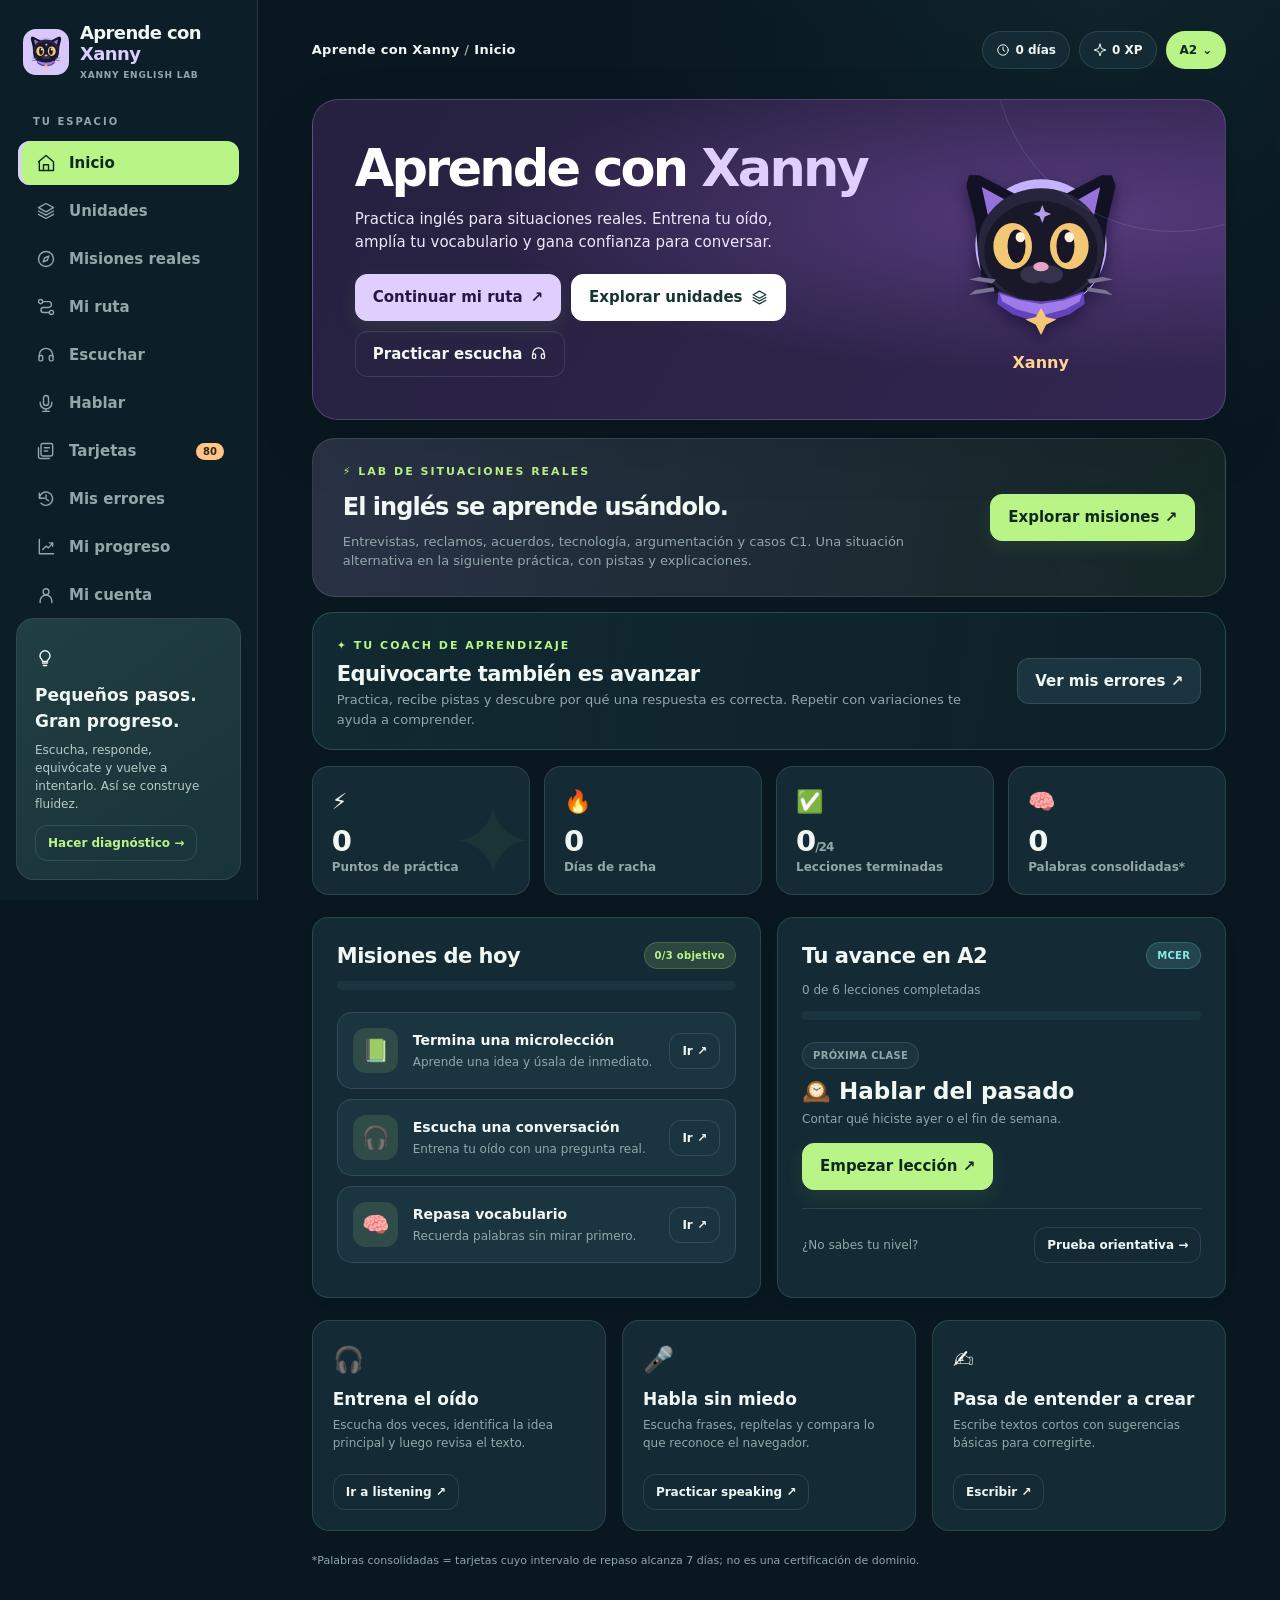
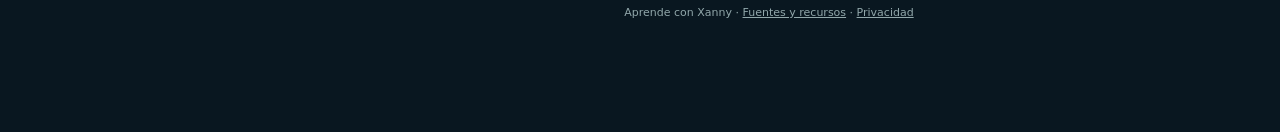
==== commit 0aff94be: "Prepare private account launch candidate and verify deletion end to end" ====
--- a/index.html
+++ b/index.html
@@ -8,27 +8,27 @@
   <title>Aprende con Xanny · Inglés para situaciones reales</title>
   <meta property="og:site_name" content="Aprende con Xanny">
   <meta name="apple-mobile-web-app-title" content="Xanny">
-  <link rel="icon" href="favicon.svg?v=3.4.0" type="image/svg+xml">
-  <link rel="apple-touch-icon" href="icon-192.png?v=3.4.0">
-  <link rel="manifest" href="manifest.webmanifest?v=3.4.0">
-  <link rel="stylesheet" href="styles.css?v=3.4.0">
-  <link rel="stylesheet" href="studio.css?v=3.4.0">
-  <link rel="stylesheet" href="learning.css?v=3.4.0">
+  <link rel="icon" href="favicon.svg?v=3.4.1" type="image/svg+xml">
+  <link rel="apple-touch-icon" href="icon-192.png?v=3.4.1">
+  <link rel="manifest" href="manifest.webmanifest?v=3.4.1">
+  <link rel="stylesheet" href="styles.css?v=3.4.1">
+  <link rel="stylesheet" href="studio.css?v=3.4.1">
+  <link rel="stylesheet" href="learning.css?v=3.4.1">
 </head>
 <body>
   <div id="app"><div class="boot">Preparando tu espacio de aprendizaje…</div></div>
-  <script src="data.js?v=3.4.0"></script>
-  <script src="question-bank.js?v=3.4.0"></script>
-  <script src="mission-transfer.js?v=3.4.0"></script>
-  <script src="missions-data.js?v=3.4.0"></script>
-  <script src="adaptive.js?v=3.4.0"></script>
-  <script src="study-profile.js?v=3.4.0"></script>
-  <script src="progress-sync.js?v=3.4.0"></script>
-  <script src="cloud-config.js?v=3.4.0"></script>
-  <script src="cloud.js?v=3.4.0"></script>
-  <script src="learning-ui.js?v=3.4.0"></script>
-  <script src="units-data.js?v=3.4.0"></script>
-  <script src="units.js?v=3.4.0"></script>
-  <script src="app.js?v=3.4.0"></script>
+  <script src="data.js?v=3.4.1"></script>
+  <script src="question-bank.js?v=3.4.1"></script>
+  <script src="mission-transfer.js?v=3.4.1"></script>
+  <script src="missions-data.js?v=3.4.1"></script>
+  <script src="adaptive.js?v=3.4.1"></script>
+  <script src="study-profile.js?v=3.4.1"></script>
+  <script src="progress-sync.js?v=3.4.1"></script>
+  <script src="cloud-config.js?v=3.4.1"></script>
+  <script src="cloud.js?v=3.4.1"></script>
+  <script src="learning-ui.js?v=3.4.1"></script>
+  <script src="units-data.js?v=3.4.1"></script>
+  <script src="units.js?v=3.4.1"></script>
+  <script src="app.js?v=3.4.1"></script>
 </body>
 </html>
--- a/learning.css
+++ b/learning.css
@@ -29,6 +29,8 @@
 .skip-main:focus {transform:translateY(0);}
 :where(button, summary, a, input, select, textarea):focus-visible {outline:3px solid var(--study-soft);outline-offset:3px;}
 .main:focus {outline:none;}
+/* Conserva el contraste durante los cambios de pregunta. */
+.page {animation:none;}
 .button:not(.sm) {min-height:43px;}
 .button .ui-icon {width:17px;height:17px;}
 .card, .case-card, .lesson-card {border-radius:16px;}
@@ -136,3 +138,7 @@
 
 .privacy-page {max-width:820px;margin-inline:auto;}
 .privacy-page h2 {font:800 22px var(--heading);margin:0 0 8px;}
+
+.privacy-fields {margin:0;}
+.privacy-fields dt {font-weight:800;color:var(--ink);margin-top:12px;}
+.privacy-fields dd {margin:2px 0 0;white-space:pre-wrap;overflow-wrap:anywhere;}
